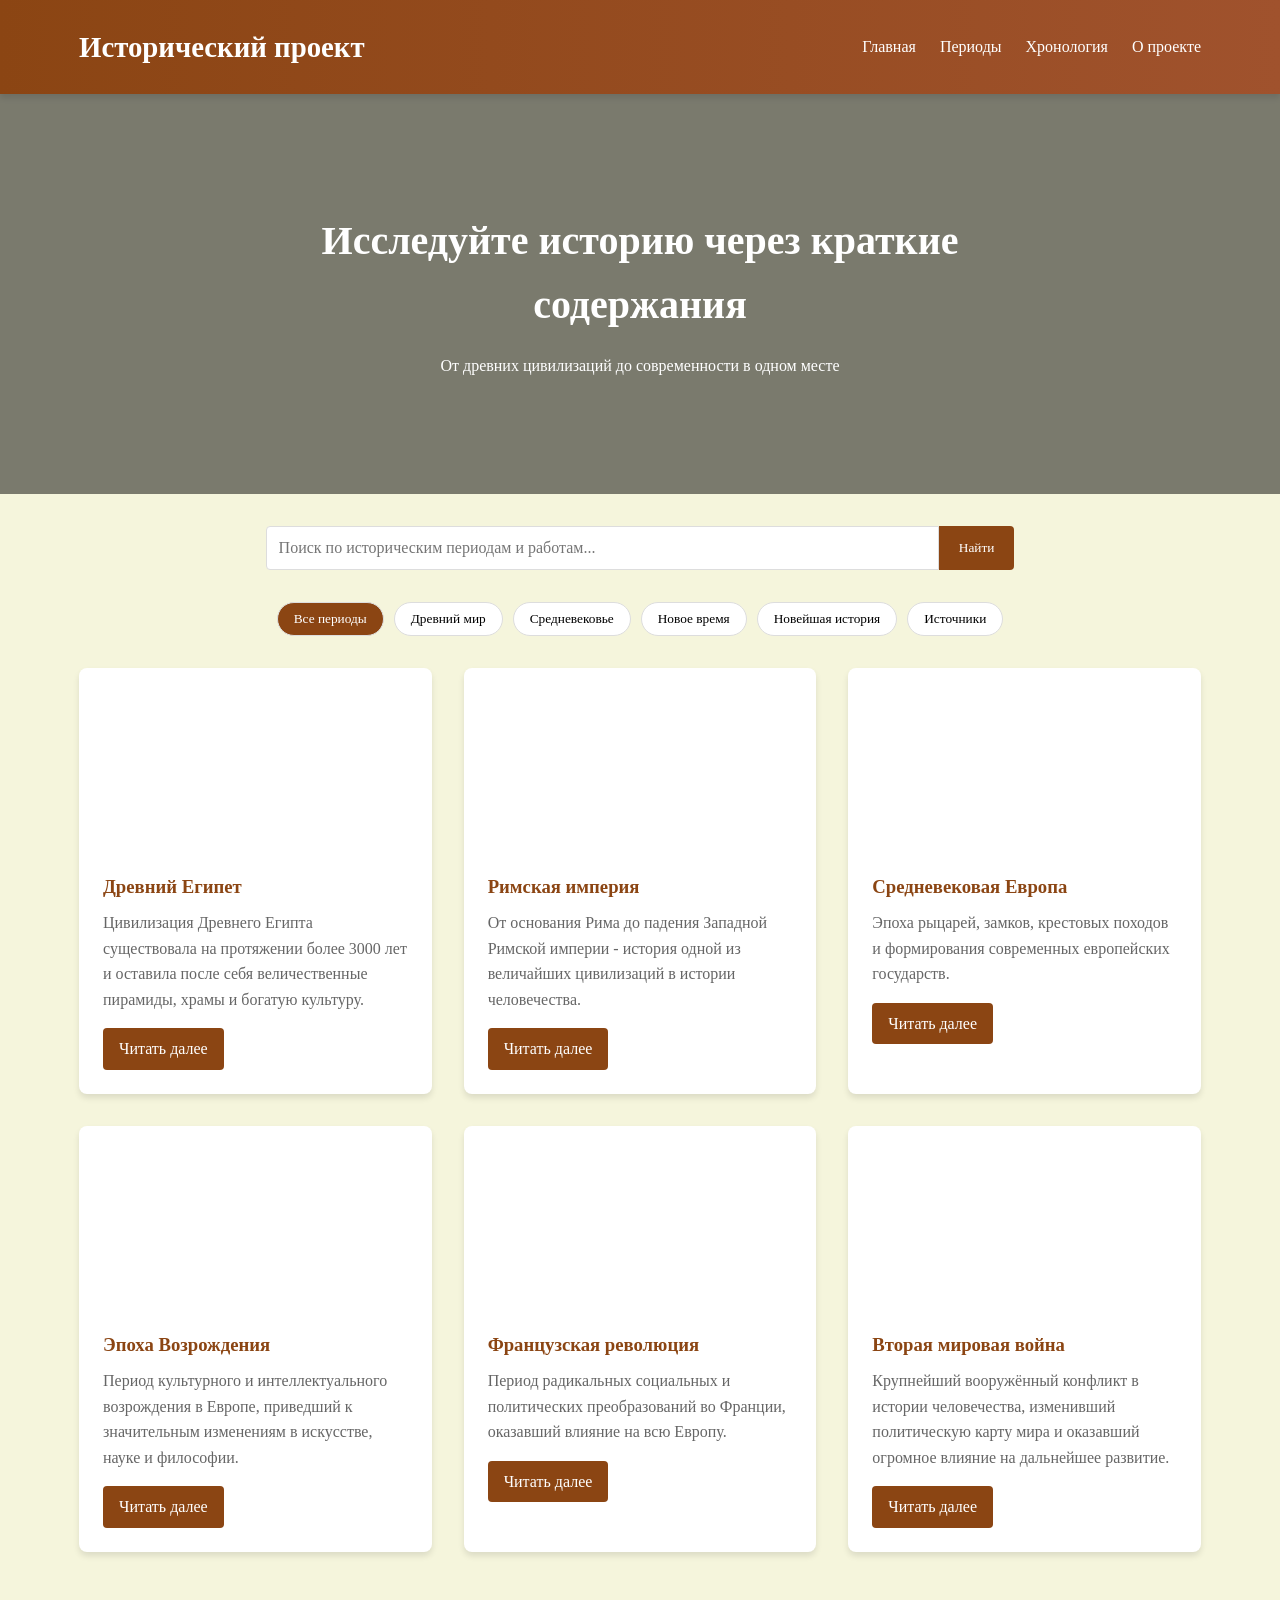
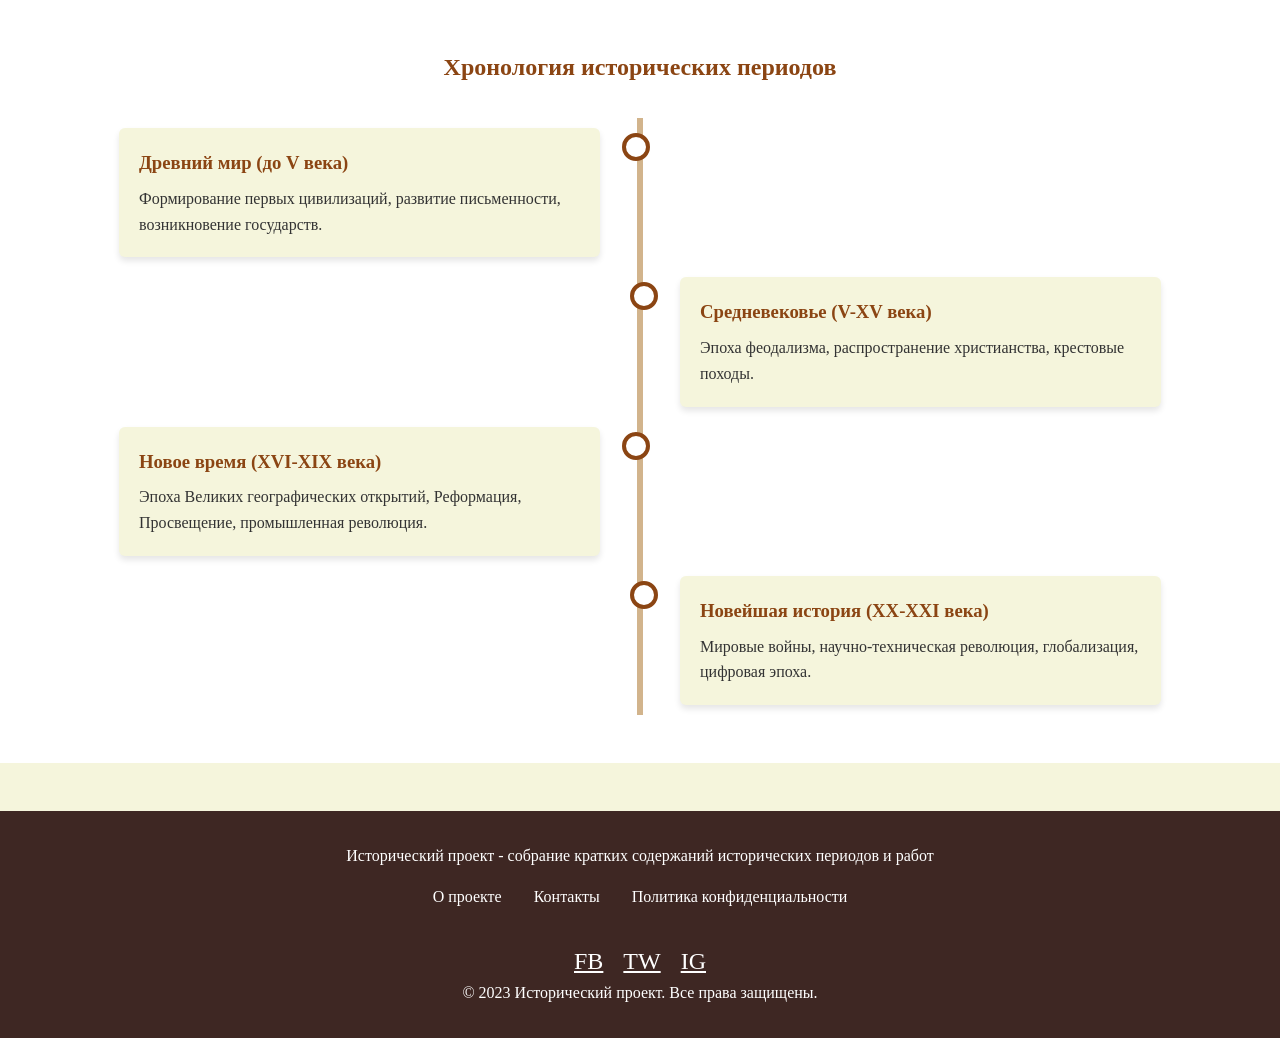
==== index.html @ 71b32507 "Add files via upload" ====
<!DOCTYPE html>
<html lang="ru">
<head>
    <meta charset="UTF-8">
    <meta name="viewport" content="width=device-width, initial-scale=1.0">
    <title>Исторический проект - краткие содержания</title>
    <style>
        :root {
            --primary-color: #8B4513;
            --secondary-color: #D2B48C;
            --accent-color: #A0522D;
            --light-color: #F5F5DC;
            --dark-color: #3E2723;
            --text-color: #333;
            --shadow: 0 4px 6px rgba(0, 0, 0, 0.1);
        }
        
        * {
            margin: 0;
            padding: 0;
            box-sizing: border-box;
            font-family: 'Georgia', serif;
        }
        
        body {
            background-color: var(--light-color);
            color: var(--text-color);
            line-height: 1.6;
        }
        
        header {
            background: linear-gradient(to right, var(--primary-color), var(--accent-color));
            color: white;
            padding: 1.5rem 0;
            box-shadow: var(--shadow);
        }
        
        .container {
            width: 90%;
            max-width: 1200px;
            margin: 0 auto;
            padding: 0 15px;
        }
        
        .header-content {
            display: flex;
            justify-content: space-between;
            align-items: center;
        }
        
        .logo {
            font-size: 1.8rem;
            font-weight: bold;
        }
        
        nav ul {
            display: flex;
            list-style: none;
        }
        
        nav ul li {
            margin-left: 1.5rem;
        }
        
        nav ul li a {
            color: white;
            text-decoration: none;
            transition: color 0.3s;
        }
        
        nav ul li a:hover {
            color: var(--secondary-color);
        }
        
        .hero {
            background: url('https://source.unsplash.com/random/1200x600/?history') no-repeat center center/cover;
            height: 400px;
            display: flex;
            align-items: center;
            justify-content: center;
            text-align: center;
            color: white;
            position: relative;
        }
        
        .hero::after {
            content: '';
            position: absolute;
            top: 0;
            left: 0;
            width: 100%;
            height: 100%;
            background: rgba(0, 0, 0, 0.5);
        }
        
        .hero-content {
            position: relative;
            z-index: 1;
            max-width: 800px;
        }
        
        .hero h1 {
            font-size: 2.5rem;
            margin-bottom: 1rem;
        }
        
        .search-bar {
            margin: 2rem 0;
            display: flex;
            justify-content: center;
        }
        
        .search-bar input {
            width: 60%;
            padding: 12px;
            border: 1px solid #ddd;
            border-radius: 4px 0 0 4px;
            font-size: 1rem;
        }
        
        .search-bar button {
            padding: 12px 20px;
            background-color: var(--primary-color);
            color: white;
            border: none;
            border-radius: 0 4px 4px 0;
            cursor: pointer;
        }
        
        .filters {
            display: flex;
            justify-content: center;
            flex-wrap: wrap;
            margin-bottom: 2rem;
            gap: 10px;
        }
        
        .filter-btn {
            padding: 8px 16px;
            background-color: white;
            border: 1px solid #ddd;
            border-radius: 20px;
            cursor: pointer;
            transition: all 0.3s;
        }
        
        .filter-btn:hover, .filter-btn.active {
            background-color: var(--primary-color);
            color: white;
        }
        
        .periods-grid {
            display: grid;
            grid-template-columns: repeat(auto-fill, minmax(300px, 1fr));
            gap: 2rem;
            margin-bottom: 3rem;
        }
        
        .period-card {
            background-color: white;
            border-radius: 8px;
            overflow: hidden;
            box-shadow: var(--shadow);
            transition: transform 0.3s;
        }
        
        .period-card:hover {
            transform: translateY(-5px);
        }
        
        .period-image {
            height: 180px;
            background-size: cover;
            background-position: center;
        }
        
        .period-content {
            padding: 1.5rem;
        }
        
        .period-content h3 {
            margin-bottom: 0.5rem;
            color: var(--primary-color);
        }
        
        .period-content p {
            margin-bottom: 1rem;
            color: #666;
        }
        
        .read-more {
            display: inline-block;
            padding: 8px 16px;
            background-color: var(--primary-color);
            color: white;
            text-decoration: none;
            border-radius: 4px;
            transition: background-color 0.3s;
        }
        
        .read-more:hover {
            background-color: var(--accent-color);
        }
        
        .timeline-section {
            background-color: white;
            padding: 3rem 0;
            margin: 3rem 0;
        }
        
        .timeline {
            position: relative;
            max-width: 1200px;
            margin: 0 auto;
        }
        
        .timeline::after {
            content: '';
            position: absolute;
            width: 6px;
            background-color: var(--secondary-color);
            top: 0;
            bottom: 0;
            left: 50%;
            margin-left: -3px;
        }
        
        .timeline-item {
            padding: 10px 40px;
            position: relative;
            width: 50%;
            box-sizing: border-box;
        }
        
        .timeline-item:nth-child(even) {
            left: 50%;
        }
        
        .timeline-item::after {
            content: '';
            position: absolute;
            width: 20px;
            height: 20px;
            background-color: white;
            border: 4px solid var(--primary-color);
            border-radius: 50%;
            top: 15px;
            z-index: 1;
        }
        
        .timeline-item:nth-child(odd)::after {
            right: -10px;
        }
        
        .timeline-item:nth-child(even)::after {
            left: -10px;
        }
        
        .timeline-content {
            padding: 20px;
            background-color: var(--light-color);
            border-radius: 6px;
            box-shadow: var(--shadow);
        }
        
        .timeline-content h3 {
            margin-bottom: 0.5rem;
            color: var(--primary-color);
        }
        
        footer {
            background-color: var(--dark-color);
            color: white;
            padding: 2rem 0;
            text-align: center;
        }
        
        .footer-content {
            display: flex;
            flex-direction: column;
            align-items: center;
        }
        
        .footer-links {
            display: flex;
            margin: 1rem 0;
        }
        
        .footer-links a {
            color: white;
            margin: 0 1rem;
            text-decoration: none;
        }
        
        .social-icons {
            margin-top: 1rem;
        }
        
        .social-icons a {
            color: white;
            margin: 0 0.5rem;
            font-size: 1.5rem;
        }
        
        @media (max-width: 768px) {
            .header-content {
                flex-direction: column;
                text-align: center;
            }
            
            nav ul {
                margin-top: 1rem;
                justify-content: center;
            }
            
            .timeline::after {
                left: 31px;
            }
            
            .timeline-item {
                width: 100%;
                padding-left: 70px;
                padding-right: 25px;
            }
            
            .timeline-item:nth-child(even) {
                left: 0;
            }
            
            .timeline-item:nth-child(odd)::after,
            .timeline-item:nth-child(even)::after {
                left: 21px;
            }
        }
    </style>
</head>
<body>
    <header>
        <div class="container">
            <div class="header-content">
                <div class="logo">Исторический проект</div>
                <nav>
                    <ul>
                        <li><a href="#home">Главная</a></li>
                        <li><a href="#periods">Периоды</a></li>
                        <li><a href="#timeline">Хронология</a></li>
                        <li><a href="#about">О проекте</a></li>
                    </ul>
                </nav>
            </div>
        </div>
    </header>

    <section class="hero" id="home">
        <div class="hero-content">
            <h1>Исследуйте историю через краткие содержания</h1>
            <p>От древних цивилизаций до современности в одном месте</p>
        </div>
    </section>

    <section class="container">
        <div class="search-bar">
            <input type="text" placeholder="Поиск по историческим периодам и работам...">
            <button>Найти</button>
        </div>

        <div class="filters">
            <button class="filter-btn active">Все периоды</button>
            <button class="filter-btn">Древний мир</button>
            <button class="filter-btn">Средневековье</button>
            <button class="filter-btn">Новое время</button>
            <button class="filter-btn">Новейшая история</button>
            <button class="filter-btn">Источники</button>
        </div>

        <div class="periods-grid" id="periods">
            <div class="period-card">
                <div class="period-image" style="background-image: url('https://source.unsplash.com/random/300x200/?ancient')"></div>
                <div class="period-content">
                    <h3>Древний Египет</h3>
                    <p>Цивилизация Древнего Египта существовала на протяжении более 3000 лет и оставила после себя величественные пирамиды, храмы и богатую культуру.</p>
                    <a href="#" class="read-more">Читать далее</a>
                </div>
            </div>
            
            <div class="period-card">
                <div class="period-image" style="background-image: url('https://source.unsplash.com/random/300x200/?rome')"></div>
                <div class="period-content">
                    <h3>Римская империя</h3>
                    <p>От основания Рима до падения Западной Римской империи - история одной из величайших цивилизаций в истории человечества.</p>
                    <a href="#" class="read-more">Читать далее</a>
                </div>
            </div>
            
            <div class="period-card">
                <div class="period-image" style="background-image: url('https://source.unsplash.com/random/300x200/?middleages')"></div>
                <div class="period-content">
                    <h3>Средневековая Европа</h3>
                    <p>Эпоха рыцарей, замков, крестовых походов и формирования современных европейских государств.</p>
                    <a href="#" class="read-more">Читать далее</a>
                </div>
            </div>
            
            <div class="period-card">
                <div class="period-image" style="background-image: url('https://source.unsplash.com/random/300x200/?renaissance')"></div>
                <div class="period-content">
                    <h3>Эпоха Возрождения</h3>
                    <p>Период культурного и интеллектуального возрождения в Европе, приведший к значительным изменениям в искусстве, науке и философии.</p>
                    <a href="#" class="read-more">Читать далее</a>
                </div>
            </div>
            
            <div class="period-card">
                <div class="period-image" style="background-image: url('https://source.unsplash.com/random/300x200/?frenchrevolution')"></div>
                <div class="period-content">
                    <h3>Французская революция</h3>
                    <p>Период радикальных социальных и политических преобразований во Франции, оказавший влияние на всю Европу.</p>
                    <a href="#" class="read-more">Читать далее</a>
                </div>
            </div>
            
            <div class="period-card">
                <div class="period-image" style="background-image: url('https://source.unsplash.com/random/300x200/?ww2')"></div>
                <div class="period-content">
                    <h3>Вторая мировая война</h3>
                    <p>Крупнейший вооружённый конфликт в истории человечества, изменивший политическую карту мира и оказавший огромное влияние на дальнейшее развитие.</p>
                    <a href="#" class="read-more">Читать далее</a>
                </div>
            </div>
        </div>
    </section>

    <section class="timeline-section" id="timeline">
        <div class="container">
            <h2 style="text-align: center; margin-bottom: 2rem; color: var(--primary-color);">Хронология исторических периодов</h2>
            <div class="timeline">
                <div class="timeline-item">
                    <div class="timeline-content">
                        <h3>Древний мир (до V века)</h3>
                        <p>Формирование первых цивилизаций, развитие письменности, возникновение государств.</p>
                    </div>
                </div>
                <div class="timeline-item">
                    <div class="timeline-content">
                        <h3>Средневековье (V-XV века)</h3>
                        <p>Эпоха феодализма, распространение христианства, крестовые походы.</p>
                    </div>
                </div>
                <div class="timeline-item">
                    <div class="timeline-content">
                        <h3>Новое время (XVI-XIX века)</h3>
                        <p>Эпоха Великих географических открытий, Реформация, Просвещение, промышленная революция.</p>
                    </div>
                </div>
                <div class="timeline-item">
                    <div class="timeline-content">
                        <h3>Новейшая история (XX-XXI века)</h3>
                        <p>Мировые войны, научно-техническая революция, глобализация, цифровая эпоха.</p>
                    </div>
                </div>
            </div>
        </div>
    </section>

    <footer id="about">
        <div class="container">
            <div class="footer-content">
                <p>Исторический проект - собрание кратких содержаний исторических периодов и работ</p>
                <div class="footer-links">
                    <a href="#">О проекте</a>
                    <a href="#">Контакты</a>
                    <a href="#">Политика конфиденциальности</a>
                </div>
                <div class="social-icons">
                    <a href="#">FB</a>
                    <a href="#">TW</a>
                    <a href="#">IG</a>
                </div>
                <p>&copy; 2023 Исторический проект. Все права защищены.</p>
            </div>
        </div>
    </footer>

    <script>
        // Фильтрация карточек по категориям
        document.querySelectorAll('.filter-btn').forEach(button => {
            button.addEventListener('click', function() {
                // Убираем активный класс у всех кнопок
                document.querySelectorAll('.filter-btn').forEach(btn => {
                    btn.classList.remove('active');
                });
                
                // Добавляем активный класс нажатой кнопке
                this.classList.add('active');
                
                // Здесь должна быть логика фильтрации карточек
                // В реальном проекте это будет работать с данными из базы
                console.log('Фильтр: ' + this.textContent);
            });
        });
        
        // Поиск
        document.querySelector('.search-bar button').addEventListener('click', function() {
            const searchTerm = document.querySelector('.search-bar input').value;
            if (searchTerm) {
                // Здесь должна быть логика поиска
                console.log('Поиск: ' + searchTerm);
                alert('Реализация поиска будет добавлена в будущем');
            }
        });
        
        // Плавная прокрутка к якорям
        document.querySelectorAll('nav a').forEach(anchor => {
            anchor.addEventListener('click', function(e) {
                e.preventDefault();
                
                const targetId = this.getAttribute('href');
                const targetElement = document.querySelector(targetId);
                
                window.scrollTo({
                    top: targetElement.offsetTop - 50,
                    behavior: 'smooth'
                });
            });
        });
    </script>
</body>
</html>
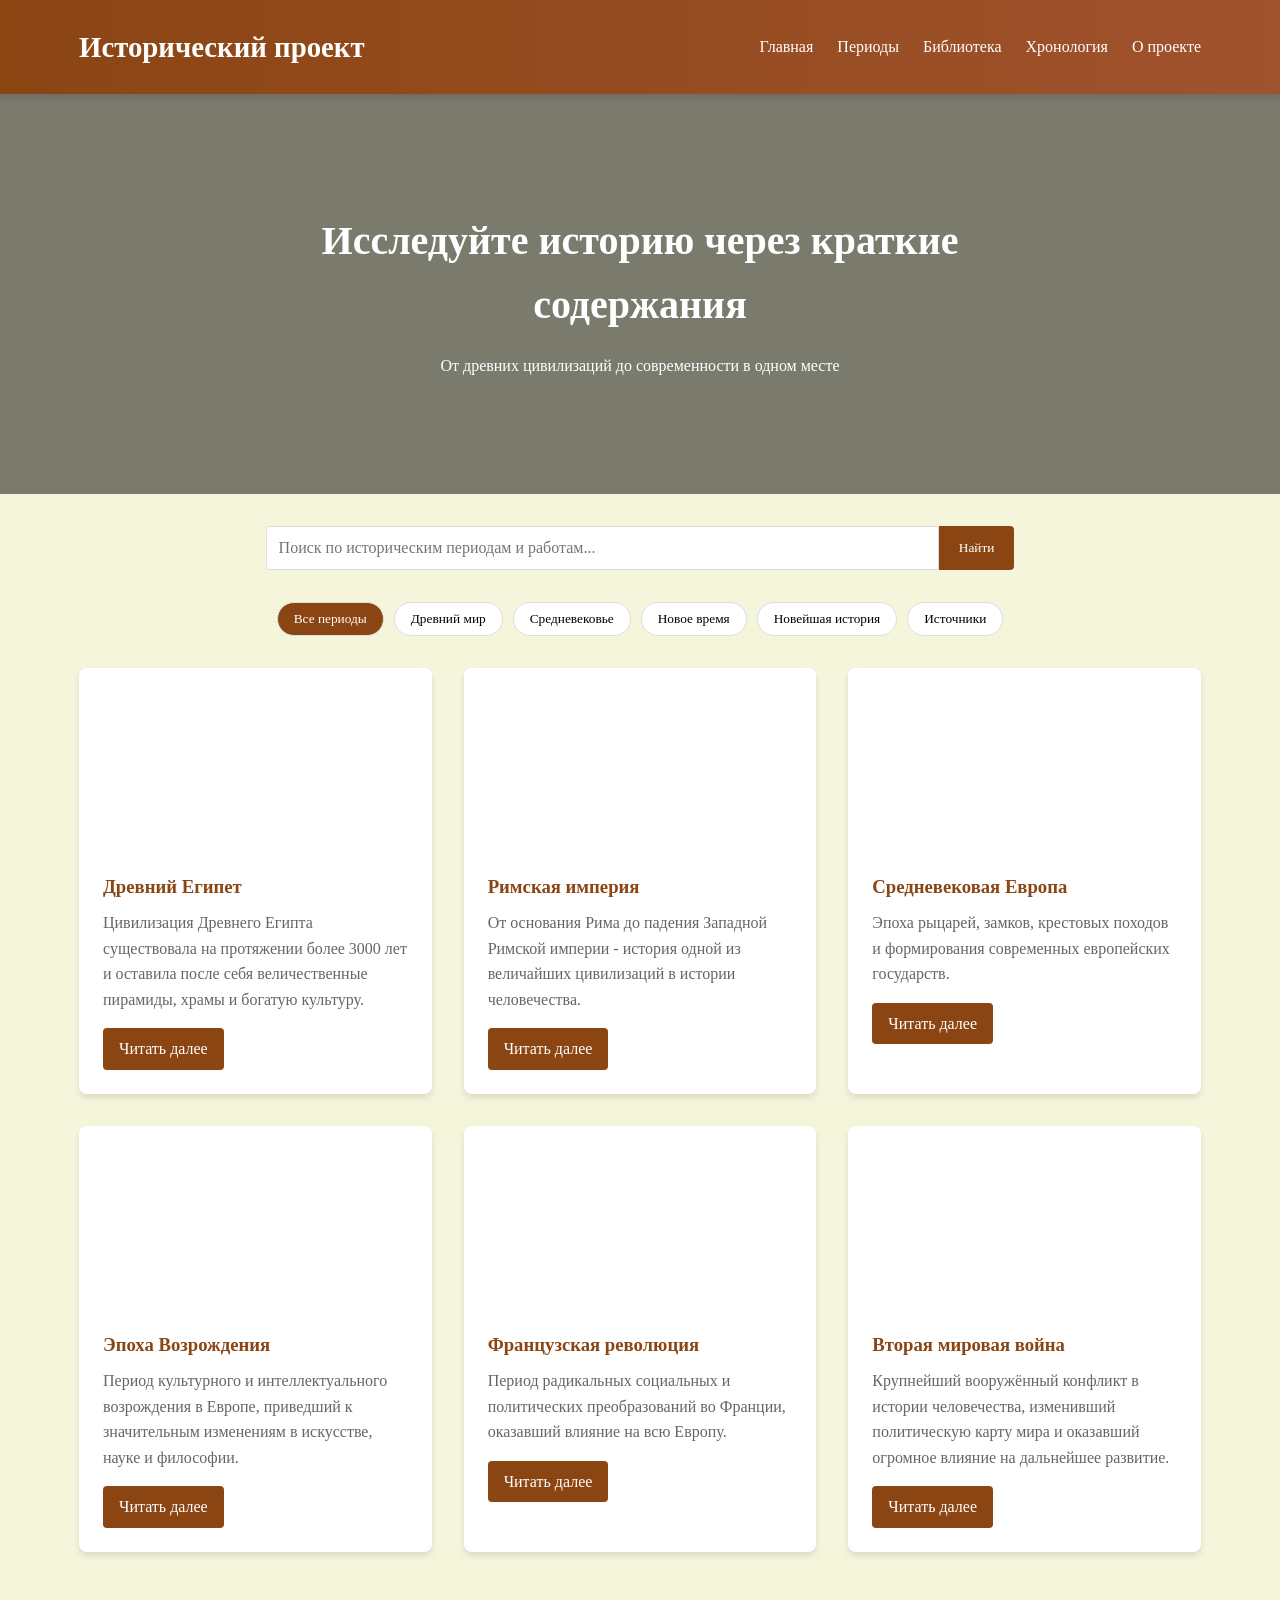
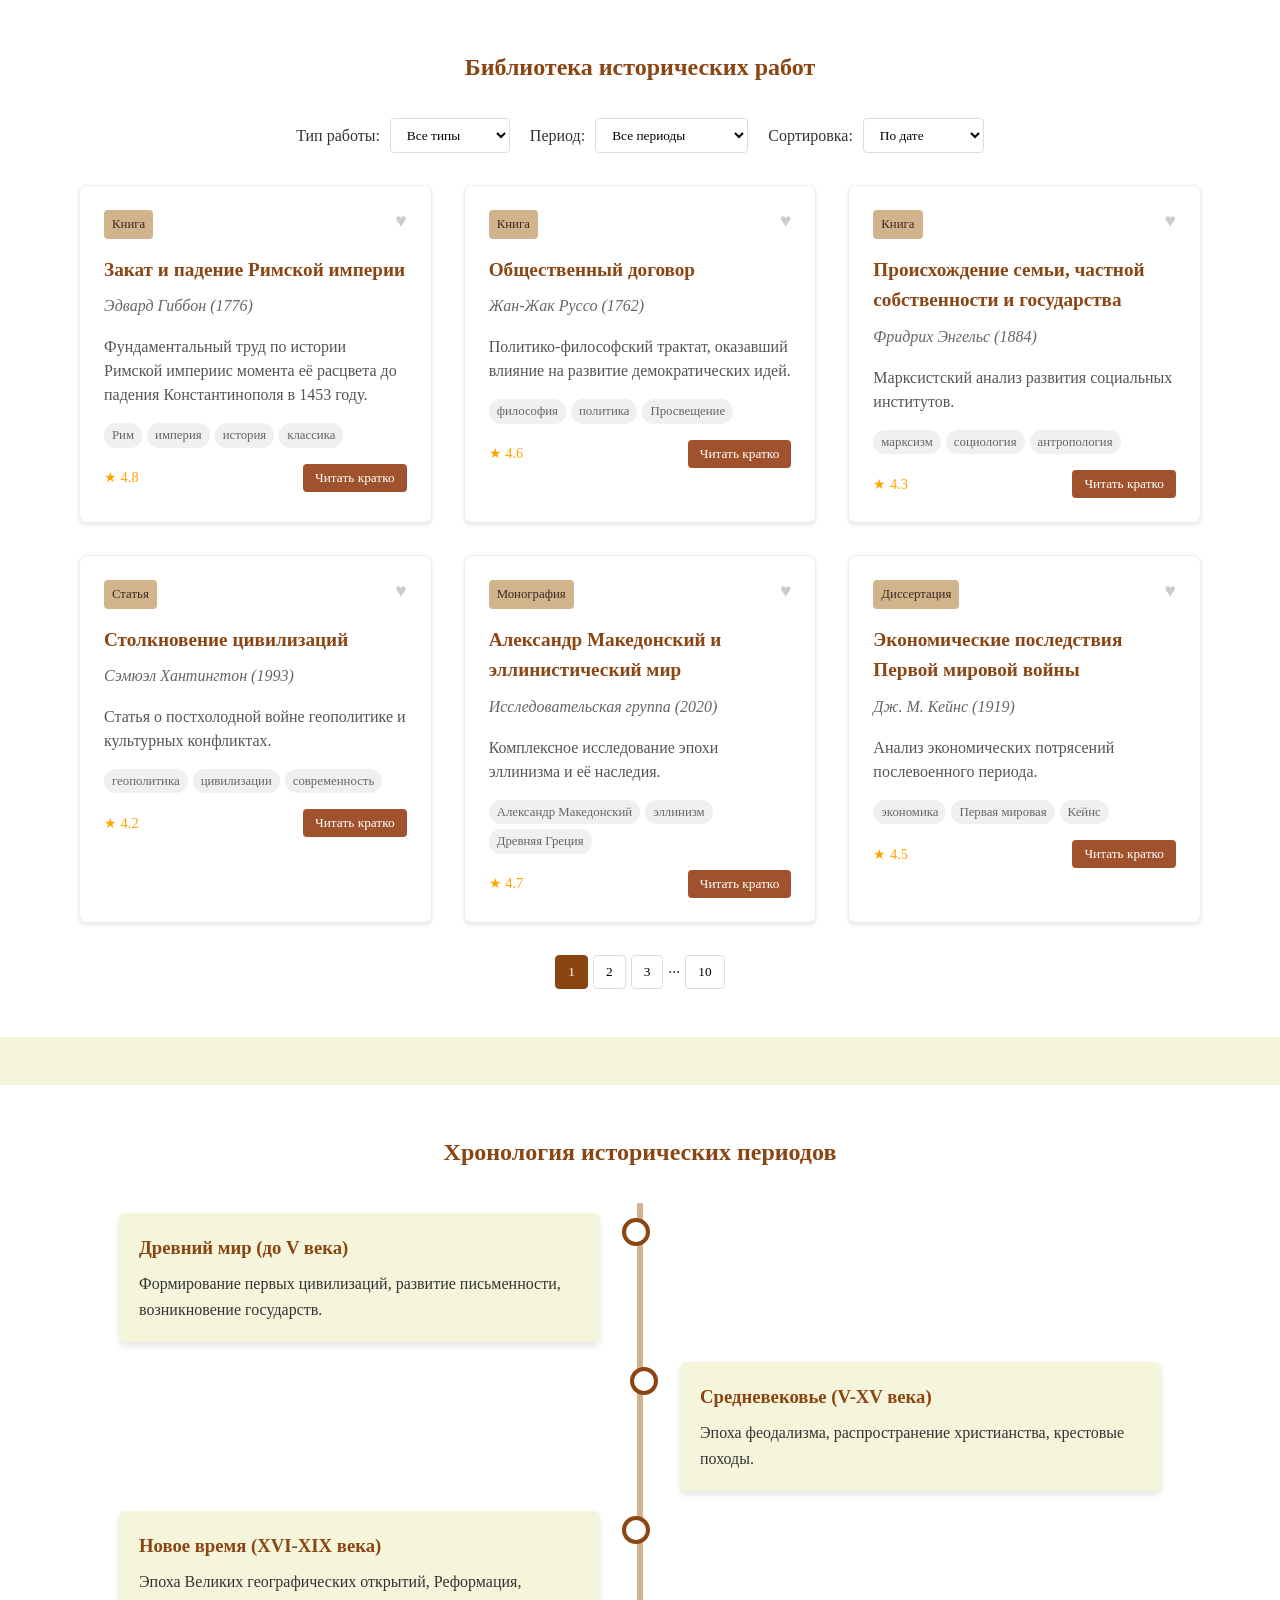
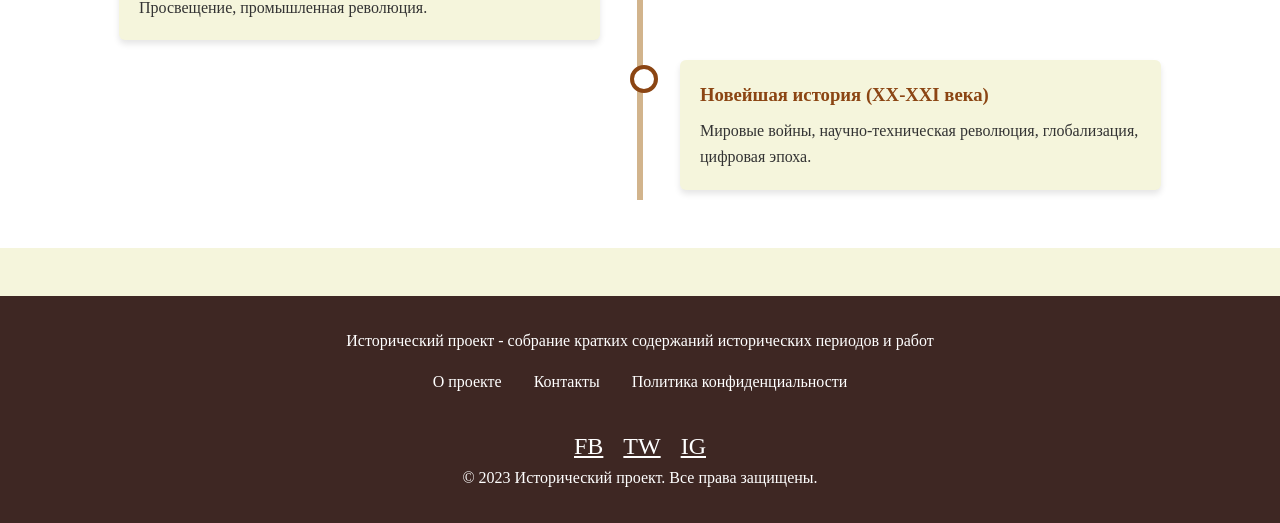
==== commit a22a8791: "Add files via upload" ====
--- a/index.html
+++ b/index.html
@@ -268,6 +268,244 @@
             color: var(--primary-color);
         }
         
+        /* Стили для библиотеки */
+        .library-section {
+            background-color: white;
+            padding: 3rem 0;
+        }
+
+        .library-filters {
+            display: flex;
+            justify-content: center;
+            gap: 20px;
+            margin-bottom: 2rem;
+            flex-wrap: wrap;
+        }
+
+        .filter-group {
+            display: flex;
+            align-items: center;
+            gap: 10px;
+        }
+
+        .filter-group select {
+            padding: 8px 12px;
+            border: 1px solid #ddd;
+            border-radius: 4px;
+            background-color: white;
+        }
+
+        .works-grid {
+            display: grid;
+            grid-template-columns: repeat(auto-fill, minmax(350px, 1fr));
+            gap: 2rem;
+            margin-bottom: 2rem;
+        }
+
+        .work-card {
+            background-color: white;
+            border: 1px solid #eee;
+            border-radius: 8px;
+            padding: 1.5rem;
+            box-shadow: 0 2px 4px rgba(0,0,0,0.1);
+            transition: all 0.3s;
+        }
+
+        .work-card:hover {
+            box-shadow: 0 4px 8px rgba(0,0,0,0.15);
+            transform: translateY(-2px);
+        }
+
+        .work-header {
+            display: flex;
+            justify-content: space-between;
+            align-items: start;
+            margin-bottom: 1rem;
+        }
+
+        .work-type {
+            background-color: var(--secondary-color);
+            color: var(--dark-color);
+            padding: 4px 8px;
+            border-radius: 4px;
+            font-size: 0.8rem;
+        }
+
+        .work-title {
+            color: var(--primary-color);
+            margin-bottom: 0.5rem;
+            font-size: 1.2rem;
+        }
+
+        .work-author {
+            color: #666;
+            font-style: italic;
+            margin-bottom: 1rem;
+        }
+
+        .work-excerpt {
+            color: #555;
+            margin-bottom: 1rem;
+            line-height: 1.5;
+        }
+
+        .work-tags {
+            display: flex;
+            flex-wrap: wrap;
+            gap: 5px;
+            margin-bottom: 1rem;
+        }
+
+        .tag {
+            background-color: #f0f0f0;
+            padding: 2px 8px;
+            border-radius: 12px;
+            font-size: 0.8rem;
+            color: #666;
+        }
+
+        .work-footer {
+            display: flex;
+            justify-content: space-between;
+            align-items: center;
+        }
+
+        .work-rating {
+            color: #FFA500;
+            font-size: 0.9rem;
+        }
+
+        .read-work {
+            padding: 6px 12px;
+            background-color: var(--accent-color);
+            color: white;
+            border: none;
+            border-radius: 4px;
+            cursor: pointer;
+            transition: background-color 0.3s;
+        }
+
+        .read-work:hover {
+            background-color: var(--primary-color);
+        }
+
+        .pagination {
+            display: flex;
+            justify-content: center;
+            gap: 5px;
+            margin-top: 2rem;
+        }
+
+        .page-btn {
+            padding: 8px 12px;
+            border: 1px solid #ddd;
+            background-color: white;
+            border-radius: 4px;
+            cursor: pointer;
+        }
+
+        .page-btn.active {
+            background-color: var(--primary-color);
+            color: white;
+            border-color: var(--primary-color);
+        }
+
+        /* Модальное окно */
+        .modal {
+            display: none;
+            position: fixed;
+            top: 0;
+            left: 0;
+            width: 100%;
+            height: 100%;
+            background-color: rgba(0,0,0,0.7);
+            z-index: 1000;
+            overflow-y: auto;
+        }
+
+        .modal-content {
+            background-color: white;
+            margin: 5% auto;
+            padding: 2rem;
+            width: 80%;
+            max-width: 800px;
+            border-radius: 8px;
+            position: relative;
+        }
+
+        .close-modal {
+            position: absolute;
+            right: 1rem;
+            top: 1rem;
+            font-size: 1.5rem;
+            cursor: pointer;
+            color: #666;
+        }
+
+        .detail-content {
+            margin-top: 1rem;
+        }
+
+        .detail-content h2 {
+            color: var(--primary-color);
+            margin-bottom: 1rem;
+        }
+
+        .detail-meta {
+            display: flex;
+            gap: 20px;
+            margin-bottom: 1.5rem;
+            color: #666;
+            font-size: 0.9rem;
+        }
+
+        .detail-body {
+            line-height: 1.8;
+            margin-bottom: 2rem;
+        }
+
+        .detail-body h3 {
+            color: var(--accent-color);
+            margin: 1.5rem 0 0.5rem 0;
+        }
+
+        /* Таблица для сравнительного анализа */
+        .comparison-table {
+            width: 100%;
+            border-collapse: collapse;
+            margin: 2rem 0;
+        }
+
+        .comparison-table th,
+        .comparison-table td {
+            border: 1px solid #ddd;
+            padding: 12px;
+            text-align: left;
+        }
+
+        .comparison-table th {
+            background-color: var(--light-color);
+            color: var(--primary-color);
+        }
+
+        .comparison-table tr:nth-child(even) {
+            background-color: #f9f9f9;
+        }
+
+        /* Избранное */
+        .favorite-btn {
+            background: none;
+            border: none;
+            font-size: 1.2rem;
+            cursor: pointer;
+            color: #ccc;
+            transition: color 0.3s;
+        }
+
+        .favorite-btn.active {
+            color: #ff4757;
+        }
+
         footer {
             background-color: var(--dark-color);
             color: white;
@@ -330,6 +568,20 @@
             .timeline-item:nth-child(odd)::after,
             .timeline-item:nth-child(even)::after {
                 left: 21px;
+            }
+
+            .library-filters {
+                flex-direction: column;
+                align-items: center;
+            }
+
+            .filter-group {
+                width: 100%;
+                justify-content: center;
+            }
+
+            .works-grid {
+                grid-template-columns: 1fr;
             }
         }
     </style>
@@ -343,6 +595,7 @@
                     <ul>
                         <li><a href="#home">Главная</a></li>
                         <li><a href="#periods">Периоды</a></li>
+                        <li><a href="#library">Библиотека</a></li>
                         <li><a href="#timeline">Хронология</a></li>
                         <li><a href="#about">О проекте</a></li>
                     </ul>
@@ -426,6 +679,57 @@
                     <p>Крупнейший вооружённый конфликт в истории человечества, изменивший политическую карту мира и оказавший огромное влияние на дальнейшее развитие.</p>
                     <a href="#" class="read-more">Читать далее</a>
                 </div>
+            </div>
+        </div>
+    </section>
+
+    <section class="library-section" id="library">
+        <div class="container">
+            <h2 style="text-align: center; margin-bottom: 2rem; color: var(--primary-color);">Библиотека исторических работ</h2>
+            
+            <div class="library-filters">
+                <div class="filter-group">
+                    <span>Тип работы:</span>
+                    <select id="workType">
+                        <option value="all">Все типы</option>
+                        <option value="book">Книги</option>
+                        <option value="article">Статьи</option>
+                        <option value="monograph">Монографии</option>
+                        <option value="thesis">Диссертации</option>
+                    </select>
+                </div>
+                
+                <div class="filter-group">
+                    <span>Период:</span>
+                    <select id="workPeriod">
+                        <option value="all">Все периоды</option>
+                        <option value="ancient">Древний мир</option>
+                        <option value="medieval">Средневековье</option>
+                        <option value="modern">Новое время</option>
+                        <option value="contemporary">Новейшая история</option>
+                    </select>
+                </div>
+                
+                <div class="filter-group">
+                    <span>Сортировка:</span>
+                    <select id="workSort">
+                        <option value="date">По дате</option>
+                        <option value="rating">По рейтингу</option>
+                        <option value="title">По названию</option>
+                    </select>
+                </div>
+            </div>
+            
+            <div class="works-grid" id="worksContainer">
+                <!-- Карточки работ будут генерироваться через JavaScript -->
+            </div>
+            
+            <div class="pagination">
+                <button class="page-btn active">1</button>
+                <button class="page-btn">2</button>
+                <button class="page-btn">3</button>
+                <span>...</span>
+                <button class="page-btn">10</button>
             </div>
         </div>
     </section>
@@ -462,6 +766,14 @@
         </div>
     </section>
 
+    <!-- Модальное окно для детального просмотра -->
+    <div class="modal" id="detailModal">
+        <div class="modal-content">
+            <span class="close-modal">&times;</span>
+            <div id="modalBody"></div>
+        </div>
+    </div>
+
     <footer id="about">
         <div class="container">
             <div class="footer-content">
@@ -482,45 +794,350 @@
     </footer>
 
     <script>
-        // Фильтрация карточек по категориям
-        document.querySelectorAll('.filter-btn').forEach(button => {
-            button.addEventListener('click', function() {
-                // Убираем активный класс у всех кнопок
-                document.querySelectorAll('.filter-btn').forEach(btn => {
-                    btn.classList.remove('active');
+        // Данные для библиотеки работ
+        const historicalWorks = [
+            {
+                id: 1,
+                title: "Закат и падение Римской империи",
+                author: "Эдвард Гиббон",
+                type: "book",
+                period: "ancient",
+                excerpt: "Фундаментальный труд по истории Римской империис момента её расцвета до падения Константинополя в 1453 году.",
+                rating: 4.8,
+                tags: ["Рим", "империя", "история", "классика"],
+                year: 1776,
+                fullContent: `
+                    <h2>Закат и падение Римской империи</h2>
+                    <div class="detail-meta">
+                        <span><strong>Автор:</strong> Эдвард Гиббон</span>
+                        <span><strong>Год:</strong> 1776</span>
+                        <span><strong>Тип:</strong> Монография</span>
+                        <span><strong>Рейтинг:</strong> 4.8/5</span>
+                    </div>
+                    
+                    <h3>Основные тезисы</h3>
+                    <p>Гиббон выделяет несколько ключевых причин падения Римской империи:</p>
+                    <ul>
+                        <li>Утрата гражданских добродетелей и рост коррупции</li>
+                        <li>Ослабление военной дисциплины</li>
+                        <li>Христианизация и упадок традиционных ценностей</li>
+                        <li>Экономический кризис и налоговая система</li>
+                        <li>Натиск варварских народов на границах</li>
+                    </ul>
+                    
+                    <h3>Периодизация</h3>
+                    <p>Работа охватывает период с II по XV век н.э., разделяя историю на три основные части.</p>
+                    
+                    <h3>Историческое значение</h3>
+                    <p>Труд Гиббона стал образцом исторического исследования и повлиял на развитие исторической науки в Европе.</p>
+                `
+            },
+            {
+                id: 2,
+                title: "Общественный договор",
+                author: "Жан-Жак Руссо",
+                type: "book",
+                period: "modern",
+                excerpt: "Политико-философский трактат, оказавший влияние на развитие демократических идей.",
+                rating: 4.6,
+                tags: ["философия", "политика", "Просвещение"],
+                year: 1762,
+                fullContent: `<p>Полное содержание работы...</p>`
+            },
+            {
+                id: 3,
+                title: "Происхождение семьи, частной собственности и государства",
+                author: "Фридрих Энгельс",
+                type: "book",
+                period: "modern",
+                excerpt: "Марксистский анализ развития социальных институтов.",
+                rating: 4.3,
+                tags: ["марксизм", "социология", "антропология"],
+                year: 1884,
+                fullContent: `<p>Полное содержание работы...</p>`
+            },
+            {
+                id: 4,
+                title: "Столкновение цивилизаций",
+                author: "Сэмюэл Хантингтон",
+                type: "article",
+                period: "contemporary",
+                excerpt: "Статья о постхолодной войне геополитике и культурных конфликтах.",
+                rating: 4.2,
+                tags: ["геополитика", "цивилизации", "современность"],
+                year: 1993,
+                fullContent: `<p>Полное содержание работы...</p>`
+            },
+            {
+                id: 5,
+                title: "Александр Македонский и эллинистический мир",
+                author: "Исследовательская группа",
+                type: "monograph",
+                period: "ancient",
+                excerpt: "Комплексное исследование эпохи эллинизма и её наследия.",
+                rating: 4.7,
+                tags: ["Александр Македонский", "эллинизм", "Древняя Греция"],
+                year: 2020,
+                fullContent: `<p>Полное содержание работы...</p>`
+            },
+            {
+                id: 6,
+                title: "Экономические последствия Первой мировой войны",
+                author: "Дж. М. Кейнс",
+                type: "thesis",
+                period: "contemporary",
+                excerpt: "Анализ экономических потрясений послевоенного периода.",
+                rating: 4.5,
+                tags: ["экономика", "Первая мировая", "Кейнс"],
+                year: 1919,
+                fullContent: `<p>Полное содержание работы...</p>`
+            }
+        ];
+
+        // Генерация карточек работ
+        function generateWorkCards(works) {
+            const container = document.getElementById('worksContainer');
+            container.innerHTML = '';
+            
+            works.forEach(work => {
+                const workCard = document.createElement('div');
+                workCard.className = 'work-card';
+                workCard.innerHTML = `
+                    <div class="work-header">
+                        <span class="work-type">${getTypeLabel(work.type)}</span>
+                        <button class="favorite-btn" data-id="${work.id}">♥</button>
+                    </div>
+                    <h3 class="work-title">${work.title}</h3>
+                    <p class="work-author">${work.author} (${work.year})</p>
+                    <p class="work-excerpt">${work.excerpt}</p>
+                    <div class="work-tags">
+                        ${work.tags.map(tag => `<span class="tag">${tag}</span>`).join('')}
+                    </div>
+                    <div class="work-footer">
+                        <div class="work-rating">★ ${work.rating}</div>
+                        <button class="read-work" data-id="${work.id}">Читать кратко</button>
+                    </div>
+                `;
+                container.appendChild(workCard);
+            });
+            
+            // Добавляем обработчики для кнопок
+            document.querySelectorAll('.read-work').forEach(button => {
+                button.addEventListener('click', function() {
+                    const workId = parseInt(this.getAttribute('data-id'));
+                    const work = historicalWorks.find(w => w.id === workId);
+                    openWorkDetail(work);
                 });
+            });
+            
+            document.querySelectorAll('.favorite-btn').forEach(button => {
+                button.addEventListener('click', function() {
+                    this.classList.toggle('active');
+                    const workId = parseInt(this.getAttribute('data-id'));
+                    toggleFavorite(workId);
+                });
+            });
+        }
+
+        // Открытие детального просмотра работы
+        function openWorkDetail(work) {
+            const modal = document.getElementById('detailModal');
+            const modalBody = document.getElementById('modalBody');
+            
+            modalBody.innerHTML = `
+                <div class="detail-content">
+                    ${work.fullContent}
+                    
+                    <h3>Сравнительная таблица</h3>
+                    <table class="comparison-table">
+                        <thead>
+                            <tr>
+                                <th>Аспект</th>
+                                <th>Традиционная точка зрения</th>
+                                <th>Альтернативные взгляды</th>
+                            </tr>
+                        </thead>
+                        <tbody>
+                            <tr>
+                                <td>Причины падения Рима</td>
+                                <td>Нашествие варваров</td>
+                                <td>Внутренний кризис институтов</td>
+                            </tr>
+                            <tr>
+                                <td>Роль личности</td>
+                                <td>Решающая</td>
+                                <td>Вторичная по отношению к социальным процессам</td>
+                            </tr>
+                            <tr>
+                                <td>Экономический фактор</td>
+                                <td>Недооценен</td>
+                                <td>Ключевой</td>
+                            </tr>
+                        </tbody>
+                    </table>
+                    
+                    <div style="margin-top: 2rem; padding: 1rem; background-color: var(--light-color); border-radius: 4px;">
+                        <h4>Ключевые выводы:</h4>
+                        <ul>
+                            <li>Империя пала не мгновенно, а в течение длительного периода</li>
+                            <li>Восточная Римская империя просуществовала на 1000 лет дольше</li>
+                            <li>Наследие Рима продолжает влиять на современную цивилизацию</li>
+                        </ul>
+                    </div>
+                </div>
+            `;
+            
+            modal.style.display = 'block';
+        }
+
+        // Вспомогательные функции
+        function getTypeLabel(type) {
+            const labels = {
+                'book': 'Книга',
+                'article': 'Статья',
+                'monograph': 'Монография',
+                'thesis': 'Диссертация'
+            };
+            return labels[type] || type;
+        }
+
+        function toggleFavorite(workId) {
+            let favorites = JSON.parse(localStorage.getItem('historyFavorites')) || [];
+            const index = favorites.indexOf(workId);
+            
+            if (index > -1) {
+                favorites.splice(index, 1);
+            } else {
+                favorites.push(workId);
+            }
+            
+            localStorage.setItem('historyFavorites', JSON.stringify(favorites));
+            updateFavoritesCount();
+        }
+
+        function updateFavoritesCount() {
+            const favorites = JSON.parse(localStorage.getItem('historyFavorites')) || [];
+            const favoriteBtn = document.querySelector('nav ul li a[href="#library"]');
+            if (favoriteBtn && favorites.length > 0) {
+                favoriteBtn.innerHTML = `Библиотека <span style="background: red; color: white; border-radius: 50%; padding: 2px 6px; font-size: 0.8rem;">${favorites.length}</span>`;
+            }
+        }
+
+        // Фильтрация работ
+        function filterWorks() {
+            const typeFilter = document.getElementById('workType').value;
+            const periodFilter = document.getElementById('workPeriod').value;
+            const sortFilter = document.getElementById('workSort').value;
+            
+            let filtered = historicalWorks;
+            
+            if (typeFilter !== 'all') {
+                filtered = filtered.filter(work => work.type === typeFilter);
+            }
+            
+            if (periodFilter !== 'all') {
+                filtered = filtered.filter(work => work.period === periodFilter);
+            }
+            
+            // Сортировка
+            filtered.sort((a, b) => {
+                switch(sortFilter) {
+                    case 'rating': return b.rating - a.rating;
+                    case 'title': return a.title.localeCompare(b.title);
+                    default: return b.year - a.year;
+                }
+            });
+            
+            generateWorkCards(filtered);
+        }
+
+        // Инициализация при загрузке
+        document.addEventListener('DOMContentLoaded', function() {
+            // Инициализация библиотеки
+            generateWorkCards(historicalWorks);
+            updateFavoritesCount();
+            
+            // Добавляем обработчики фильтров
+            document.getElementById('workType').addEventListener('change', filterWorks);
+            document.getElementById('workPeriod').addEventListener('change', filterWorks);
+            document.getElementById('workSort').addEventListener('change', filterWorks);
+            
+            // Модальное окно
+            const modal = document.getElementById('detailModal');
+            document.querySelector('.close-modal').addEventListener('click', function() {
+                modal.style.display = 'none';
+            });
+            
+            window.addEventListener('click', function(event) {
+                if (event.target === modal) {
+                    modal.style.display = 'none';
+                }
+            });
+            
+            // Обновляем навигацию
+            const nav = document.querySelector('nav ul');
+            
+            // Добавляем плавную прокрутку для нового пункта
+            document.querySelectorAll('nav a').forEach(anchor => {
+                anchor.addEventListener('click', function(e) {
+                    e.preventDefault();
+                    const targetId = this.getAttribute('href');
+                    const targetElement = document.querySelector(targetId);
+                    
+                    if (targetElement) {
+                        window.scrollTo({
+                            top: targetElement.offsetTop - 50,
+                            behavior: 'smooth'
+                        });
+                    }
+                });
+            });
+            
+            // Фильтрация карточек по категориям
+            document.querySelectorAll('.filter-btn').forEach(button => {
+                button.addEventListener('click', function() {
+                    // Убираем активный класс у всех кнопок
+                    document.querySelectorAll('.filter-btn').forEach(btn => {
+                        btn.classList.remove('active');
+                    });
+                    
+                    // Добавляем активный класс нажатой кнопке
+                    this.classList.add('active');
+                    
+                    // Здесь должна быть логика фильтрации карточек
+                    // В реальном проекте это будет работать с данными из базы
+                    console.log('Фильтр: ' + this.textContent);
+                });
+            });
+            
+            // Поиск
+            document.querySelector('.search-bar button').addEventListener('click', function() {
+                const searchTerm = document.querySelector('.search-bar input').value.toLowerCase();
                 
-                // Добавляем активный класс нажатой кнопке
-                this.classList.add('active');
-                
-                // Здесь должна быть логика фильтрации карточек
-                // В реальном проекте это будет работать с данными из базы
-                console.log('Фильтр: ' + this.textContent);
-            });
-        });
-        
-        // Поиск
-        document.querySelector('.search-bar button').addEventListener('click', function() {
-            const searchTerm = document.querySelector('.search-bar input').value;
-            if (searchTerm) {
-                // Здесь должна быть логика поиска
-                console.log('Поиск: ' + searchTerm);
-                alert('Реализация поиска будет добавлена в будущем');
-            }
-        });
-        
-        // Плавная прокрутка к якорям
-        document.querySelectorAll('nav a').forEach(anchor => {
-            anchor.addEventListener('click', function(e) {
-                e.preventDefault();
-                
-                const targetId = this.getAttribute('href');
-                const targetElement = document.querySelector(targetId);
-                
-                window.scrollTo({
-                    top: targetElement.offsetTop - 50,
-                    behavior: 'smooth'
-                });
+                if (searchTerm) {
+                    // Ищем в периодах
+                    const periodCards = document.querySelectorAll('.period-card');
+                    periodCards.forEach(card => {
+                        const text = card.textContent.toLowerCase();
+                        if (text.includes(searchTerm)) {
+                            card.style.display = 'block';
+                        } else {
+                            card.style.display = 'none';
+                        }
+                    });
+                    
+                    // Ищем в работах
+                    const filteredWorks = historicalWorks.filter(work => 
+                        work.title.toLowerCase().includes(searchTerm) ||
+                        work.author.toLowerCase().includes(searchTerm) ||
+                        work.tags.some(tag => tag.toLowerCase().includes(searchTerm))
+                    );
+                    
+                    generateWorkCards(filteredWorks);
+                    
+                    // Прокручиваем к результатам
+                    document.querySelector('#periods').scrollIntoView({ behavior: 'smooth' });
+                }
             });
         });
     </script>
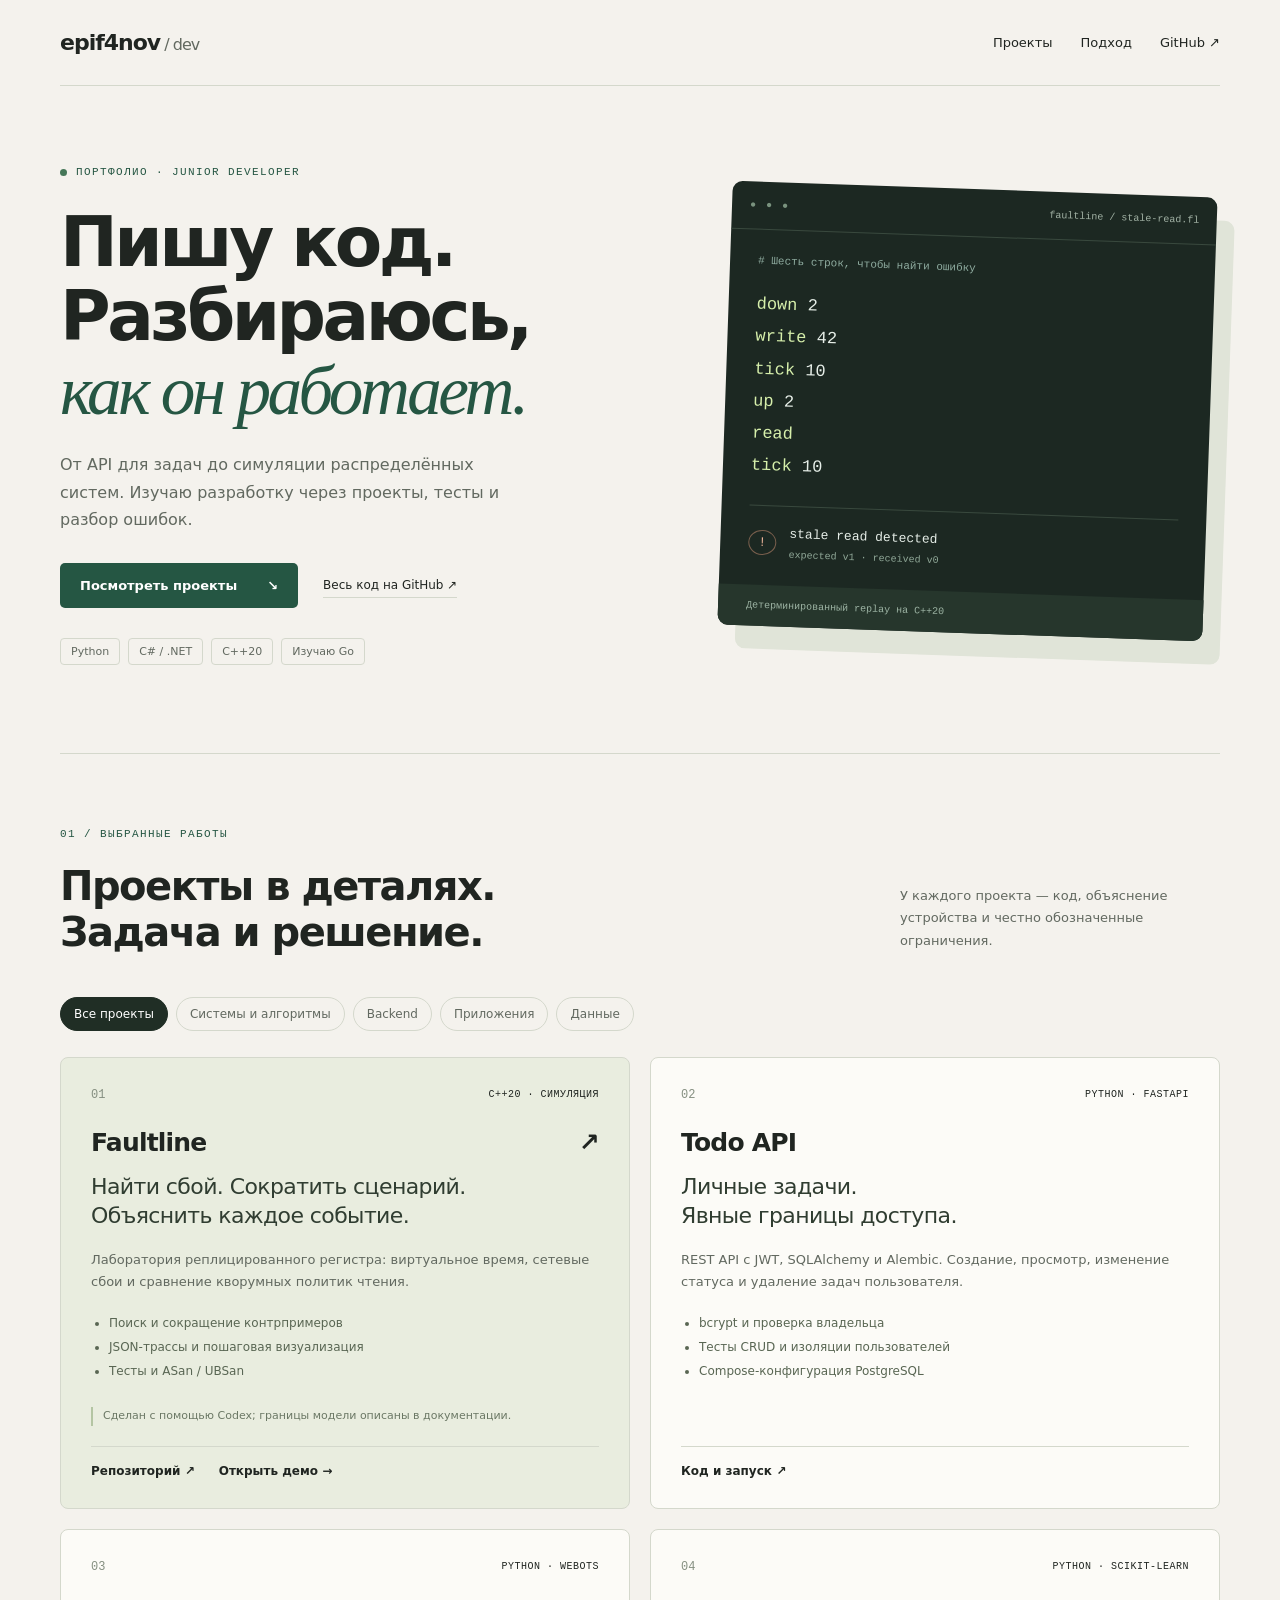
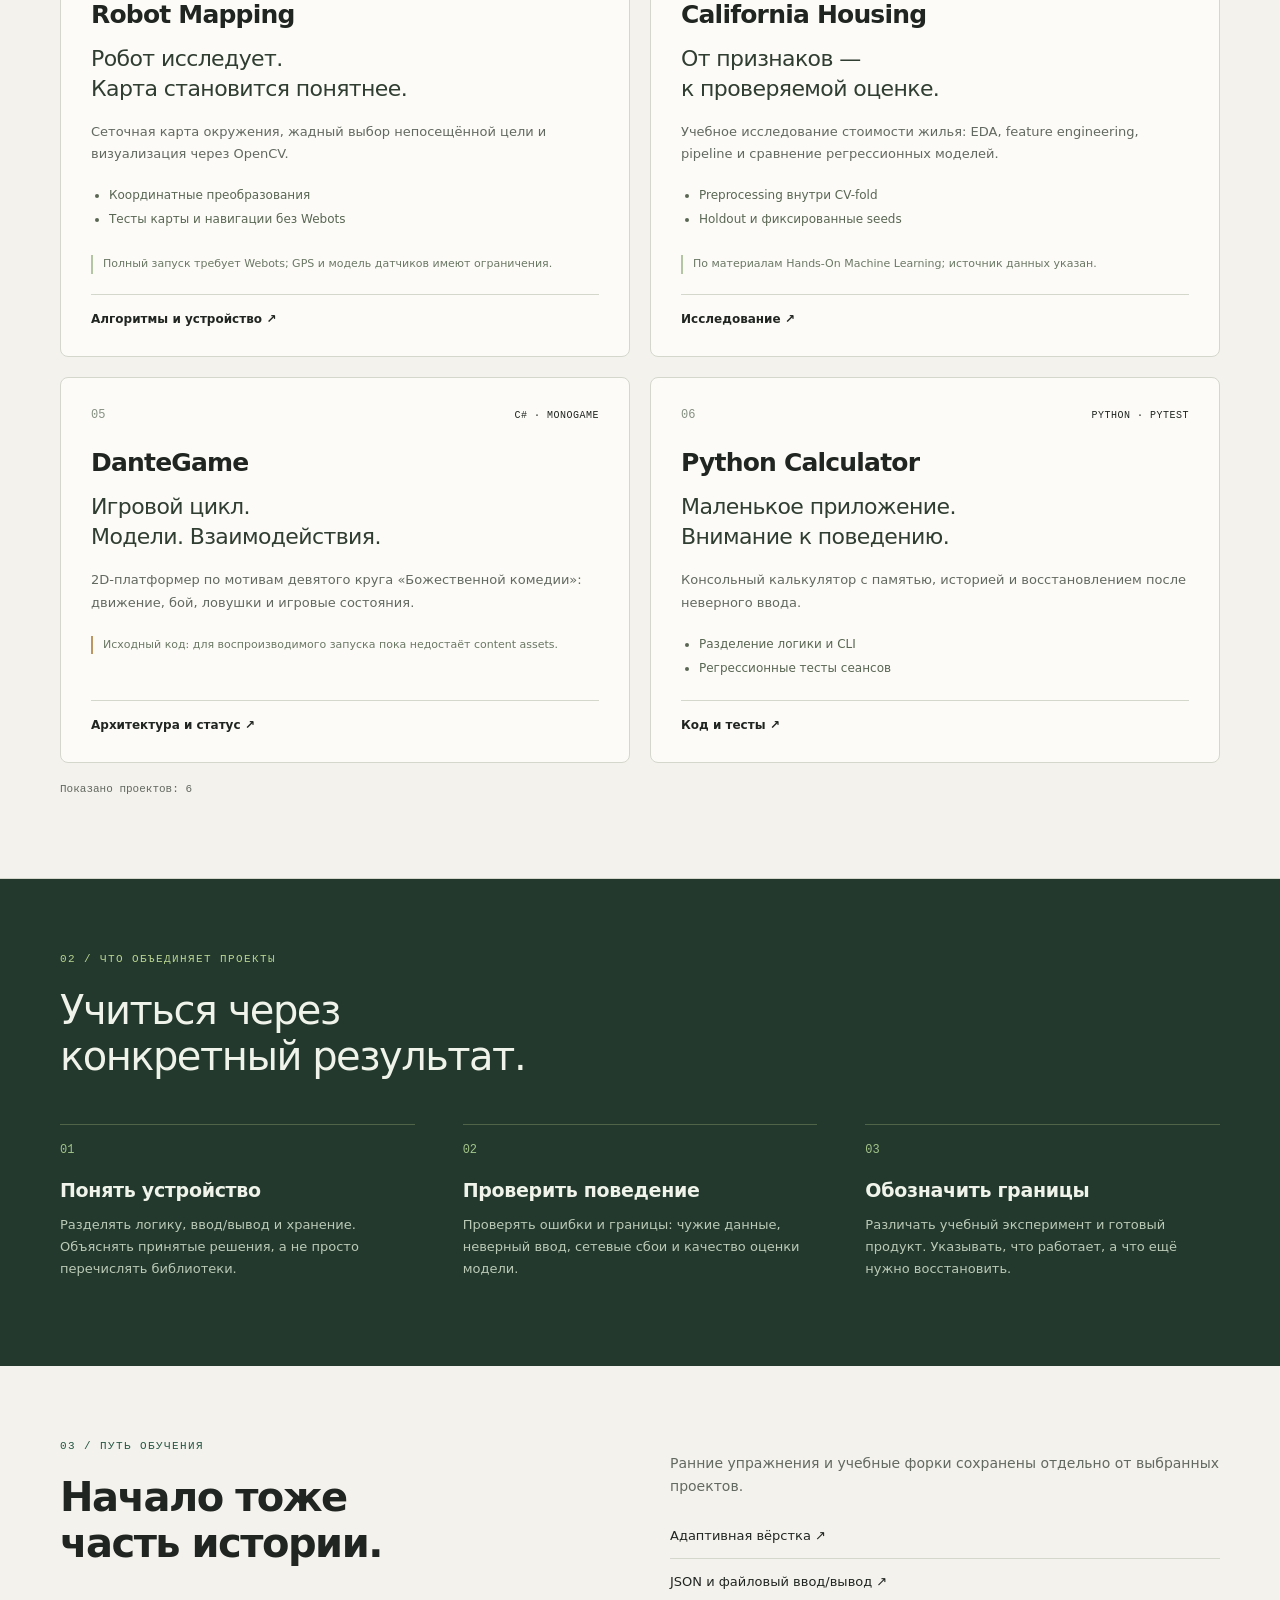
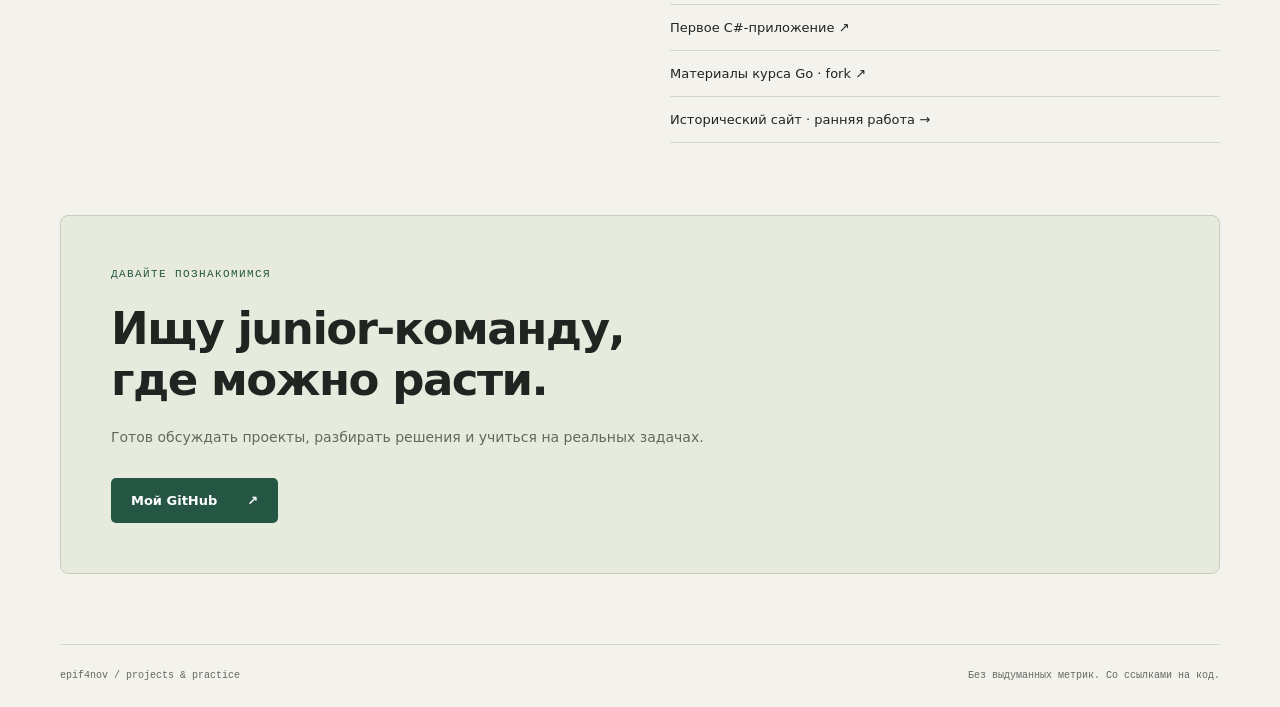
==== commit 6f75db4c: "feat: publish curated junior portfolio and preserve history site" ====
--- a/index.html
+++ b/index.html
@@ -1,1145 +1,39 @@
-<!DOCTYPE html>
+<!doctype html>
 <html lang="ru">
 <head>
-    <meta charset="UTF-8">
-    <meta name="viewport" content="width=device-width, initial-scale=1.0">
-    <title>Исторический проект - краткие содержания</title>
-    <style>
-        :root {
-            --primary-color: #8B4513;
-            --secondary-color: #D2B48C;
-            --accent-color: #A0522D;
-            --light-color: #F5F5DC;
-            --dark-color: #3E2723;
-            --text-color: #333;
-            --shadow: 0 4px 6px rgba(0, 0, 0, 0.1);
-        }
-        
-        * {
-            margin: 0;
-            padding: 0;
-            box-sizing: border-box;
-            font-family: 'Georgia', serif;
-        }
-        
-        body {
-            background-color: var(--light-color);
-            color: var(--text-color);
-            line-height: 1.6;
-        }
-        
-        header {
-            background: linear-gradient(to right, var(--primary-color), var(--accent-color));
-            color: white;
-            padding: 1.5rem 0;
-            box-shadow: var(--shadow);
-        }
-        
-        .container {
-            width: 90%;
-            max-width: 1200px;
-            margin: 0 auto;
-            padding: 0 15px;
-        }
-        
-        .header-content {
-            display: flex;
-            justify-content: space-between;
-            align-items: center;
-        }
-        
-        .logo {
-            font-size: 1.8rem;
-            font-weight: bold;
-        }
-        
-        nav ul {
-            display: flex;
-            list-style: none;
-        }
-        
-        nav ul li {
-            margin-left: 1.5rem;
-        }
-        
-        nav ul li a {
-            color: white;
-            text-decoration: none;
-            transition: color 0.3s;
-        }
-        
-        nav ul li a:hover {
-            color: var(--secondary-color);
-        }
-        
-        .hero {
-            background: url('https://source.unsplash.com/random/1200x600/?history') no-repeat center center/cover;
-            height: 400px;
-            display: flex;
-            align-items: center;
-            justify-content: center;
-            text-align: center;
-            color: white;
-            position: relative;
-        }
-        
-        .hero::after {
-            content: '';
-            position: absolute;
-            top: 0;
-            left: 0;
-            width: 100%;
-            height: 100%;
-            background: rgba(0, 0, 0, 0.5);
-        }
-        
-        .hero-content {
-            position: relative;
-            z-index: 1;
-            max-width: 800px;
-        }
-        
-        .hero h1 {
-            font-size: 2.5rem;
-            margin-bottom: 1rem;
-        }
-        
-        .search-bar {
-            margin: 2rem 0;
-            display: flex;
-            justify-content: center;
-        }
-        
-        .search-bar input {
-            width: 60%;
-            padding: 12px;
-            border: 1px solid #ddd;
-            border-radius: 4px 0 0 4px;
-            font-size: 1rem;
-        }
-        
-        .search-bar button {
-            padding: 12px 20px;
-            background-color: var(--primary-color);
-            color: white;
-            border: none;
-            border-radius: 0 4px 4px 0;
-            cursor: pointer;
-        }
-        
-        .filters {
-            display: flex;
-            justify-content: center;
-            flex-wrap: wrap;
-            margin-bottom: 2rem;
-            gap: 10px;
-        }
-        
-        .filter-btn {
-            padding: 8px 16px;
-            background-color: white;
-            border: 1px solid #ddd;
-            border-radius: 20px;
-            cursor: pointer;
-            transition: all 0.3s;
-        }
-        
-        .filter-btn:hover, .filter-btn.active {
-            background-color: var(--primary-color);
-            color: white;
-        }
-        
-        .periods-grid {
-            display: grid;
-            grid-template-columns: repeat(auto-fill, minmax(300px, 1fr));
-            gap: 2rem;
-            margin-bottom: 3rem;
-        }
-        
-        .period-card {
-            background-color: white;
-            border-radius: 8px;
-            overflow: hidden;
-            box-shadow: var(--shadow);
-            transition: transform 0.3s;
-        }
-        
-        .period-card:hover {
-            transform: translateY(-5px);
-        }
-        
-        .period-image {
-            height: 180px;
-            background-size: cover;
-            background-position: center;
-        }
-        
-        .period-content {
-            padding: 1.5rem;
-        }
-        
-        .period-content h3 {
-            margin-bottom: 0.5rem;
-            color: var(--primary-color);
-        }
-        
-        .period-content p {
-            margin-bottom: 1rem;
-            color: #666;
-        }
-        
-        .read-more {
-            display: inline-block;
-            padding: 8px 16px;
-            background-color: var(--primary-color);
-            color: white;
-            text-decoration: none;
-            border-radius: 4px;
-            transition: background-color 0.3s;
-        }
-        
-        .read-more:hover {
-            background-color: var(--accent-color);
-        }
-        
-        .timeline-section {
-            background-color: white;
-            padding: 3rem 0;
-            margin: 3rem 0;
-        }
-        
-        .timeline {
-            position: relative;
-            max-width: 1200px;
-            margin: 0 auto;
-        }
-        
-        .timeline::after {
-            content: '';
-            position: absolute;
-            width: 6px;
-            background-color: var(--secondary-color);
-            top: 0;
-            bottom: 0;
-            left: 50%;
-            margin-left: -3px;
-        }
-        
-        .timeline-item {
-            padding: 10px 40px;
-            position: relative;
-            width: 50%;
-            box-sizing: border-box;
-        }
-        
-        .timeline-item:nth-child(even) {
-            left: 50%;
-        }
-        
-        .timeline-item::after {
-            content: '';
-            position: absolute;
-            width: 20px;
-            height: 20px;
-            background-color: white;
-            border: 4px solid var(--primary-color);
-            border-radius: 50%;
-            top: 15px;
-            z-index: 1;
-        }
-        
-        .timeline-item:nth-child(odd)::after {
-            right: -10px;
-        }
-        
-        .timeline-item:nth-child(even)::after {
-            left: -10px;
-        }
-        
-        .timeline-content {
-            padding: 20px;
-            background-color: var(--light-color);
-            border-radius: 6px;
-            box-shadow: var(--shadow);
-        }
-        
-        .timeline-content h3 {
-            margin-bottom: 0.5rem;
-            color: var(--primary-color);
-        }
-        
-        /* Стили для библиотеки */
-        .library-section {
-            background-color: white;
-            padding: 3rem 0;
-        }
-
-        .library-filters {
-            display: flex;
-            justify-content: center;
-            gap: 20px;
-            margin-bottom: 2rem;
-            flex-wrap: wrap;
-        }
-
-        .filter-group {
-            display: flex;
-            align-items: center;
-            gap: 10px;
-        }
-
-        .filter-group select {
-            padding: 8px 12px;
-            border: 1px solid #ddd;
-            border-radius: 4px;
-            background-color: white;
-        }
-
-        .works-grid {
-            display: grid;
-            grid-template-columns: repeat(auto-fill, minmax(350px, 1fr));
-            gap: 2rem;
-            margin-bottom: 2rem;
-        }
-
-        .work-card {
-            background-color: white;
-            border: 1px solid #eee;
-            border-radius: 8px;
-            padding: 1.5rem;
-            box-shadow: 0 2px 4px rgba(0,0,0,0.1);
-            transition: all 0.3s;
-        }
-
-        .work-card:hover {
-            box-shadow: 0 4px 8px rgba(0,0,0,0.15);
-            transform: translateY(-2px);
-        }
-
-        .work-header {
-            display: flex;
-            justify-content: space-between;
-            align-items: start;
-            margin-bottom: 1rem;
-        }
-
-        .work-type {
-            background-color: var(--secondary-color);
-            color: var(--dark-color);
-            padding: 4px 8px;
-            border-radius: 4px;
-            font-size: 0.8rem;
-        }
-
-        .work-title {
-            color: var(--primary-color);
-            margin-bottom: 0.5rem;
-            font-size: 1.2rem;
-        }
-
-        .work-author {
-            color: #666;
-            font-style: italic;
-            margin-bottom: 1rem;
-        }
-
-        .work-excerpt {
-            color: #555;
-            margin-bottom: 1rem;
-            line-height: 1.5;
-        }
-
-        .work-tags {
-            display: flex;
-            flex-wrap: wrap;
-            gap: 5px;
-            margin-bottom: 1rem;
-        }
-
-        .tag {
-            background-color: #f0f0f0;
-            padding: 2px 8px;
-            border-radius: 12px;
-            font-size: 0.8rem;
-            color: #666;
-        }
-
-        .work-footer {
-            display: flex;
-            justify-content: space-between;
-            align-items: center;
-        }
-
-        .work-rating {
-            color: #FFA500;
-            font-size: 0.9rem;
-        }
-
-        .read-work {
-            padding: 6px 12px;
-            background-color: var(--accent-color);
-            color: white;
-            border: none;
-            border-radius: 4px;
-            cursor: pointer;
-            transition: background-color 0.3s;
-        }
-
-        .read-work:hover {
-            background-color: var(--primary-color);
-        }
-
-        .pagination {
-            display: flex;
-            justify-content: center;
-            gap: 5px;
-            margin-top: 2rem;
-        }
-
-        .page-btn {
-            padding: 8px 12px;
-            border: 1px solid #ddd;
-            background-color: white;
-            border-radius: 4px;
-            cursor: pointer;
-        }
-
-        .page-btn.active {
-            background-color: var(--primary-color);
-            color: white;
-            border-color: var(--primary-color);
-        }
-
-        /* Модальное окно */
-        .modal {
-            display: none;
-            position: fixed;
-            top: 0;
-            left: 0;
-            width: 100%;
-            height: 100%;
-            background-color: rgba(0,0,0,0.7);
-            z-index: 1000;
-            overflow-y: auto;
-        }
-
-        .modal-content {
-            background-color: white;
-            margin: 5% auto;
-            padding: 2rem;
-            width: 80%;
-            max-width: 800px;
-            border-radius: 8px;
-            position: relative;
-        }
-
-        .close-modal {
-            position: absolute;
-            right: 1rem;
-            top: 1rem;
-            font-size: 1.5rem;
-            cursor: pointer;
-            color: #666;
-        }
-
-        .detail-content {
-            margin-top: 1rem;
-        }
-
-        .detail-content h2 {
-            color: var(--primary-color);
-            margin-bottom: 1rem;
-        }
-
-        .detail-meta {
-            display: flex;
-            gap: 20px;
-            margin-bottom: 1.5rem;
-            color: #666;
-            font-size: 0.9rem;
-        }
-
-        .detail-body {
-            line-height: 1.8;
-            margin-bottom: 2rem;
-        }
-
-        .detail-body h3 {
-            color: var(--accent-color);
-            margin: 1.5rem 0 0.5rem 0;
-        }
-
-        /* Таблица для сравнительного анализа */
-        .comparison-table {
-            width: 100%;
-            border-collapse: collapse;
-            margin: 2rem 0;
-        }
-
-        .comparison-table th,
-        .comparison-table td {
-            border: 1px solid #ddd;
-            padding: 12px;
-            text-align: left;
-        }
-
-        .comparison-table th {
-            background-color: var(--light-color);
-            color: var(--primary-color);
-        }
-
-        .comparison-table tr:nth-child(even) {
-            background-color: #f9f9f9;
-        }
-
-        /* Избранное */
-        .favorite-btn {
-            background: none;
-            border: none;
-            font-size: 1.2rem;
-            cursor: pointer;
-            color: #ccc;
-            transition: color 0.3s;
-        }
-
-        .favorite-btn.active {
-            color: #ff4757;
-        }
-
-        footer {
-            background-color: var(--dark-color);
-            color: white;
-            padding: 2rem 0;
-            text-align: center;
-        }
-        
-        .footer-content {
-            display: flex;
-            flex-direction: column;
-            align-items: center;
-        }
-        
-        .footer-links {
-            display: flex;
-            margin: 1rem 0;
-        }
-        
-        .footer-links a {
-            color: white;
-            margin: 0 1rem;
-            text-decoration: none;
-        }
-        
-        .social-icons {
-            margin-top: 1rem;
-        }
-        
-        .social-icons a {
-            color: white;
-            margin: 0 0.5rem;
-            font-size: 1.5rem;
-        }
-        
-        @media (max-width: 768px) {
-            .header-content {
-                flex-direction: column;
-                text-align: center;
-            }
-            
-            nav ul {
-                margin-top: 1rem;
-                justify-content: center;
-            }
-            
-            .timeline::after {
-                left: 31px;
-            }
-            
-            .timeline-item {
-                width: 100%;
-                padding-left: 70px;
-                padding-right: 25px;
-            }
-            
-            .timeline-item:nth-child(even) {
-                left: 0;
-            }
-            
-            .timeline-item:nth-child(odd)::after,
-            .timeline-item:nth-child(even)::after {
-                left: 21px;
-            }
-
-            .library-filters {
-                flex-direction: column;
-                align-items: center;
-            }
-
-            .filter-group {
-                width: 100%;
-                justify-content: center;
-            }
-
-            .works-grid {
-                grid-template-columns: 1fr;
-            }
-        }
-    </style>
+<meta charset="utf-8"><meta name="viewport" content="width=device-width,initial-scale=1">
+<title>epif4nov — проекты junior-разработчика</title>
+<meta name="description" content="Портфолио epif4nov: C++, Python, C#, backend API, алгоритмы и симуляции. Код, тесты и инженерные решения.">
+<meta name="theme-color" content="#f4f2ed">
+<link rel="stylesheet" href="assets/style.css">
+<link rel="icon" href="assets/mark.svg" type="image/svg+xml">
 </head>
 <body>
-    <header>
-        <div class="container">
-            <div class="header-content">
-                <div class="logo">Исторический проект</div>
-                <nav>
-                    <ul>
-                        <li><a href="#home">Главная</a></li>
-                        <li><a href="#periods">Периоды</a></li>
-                        <li><a href="#library">Библиотека</a></li>
-                        <li><a href="#timeline">Хронология</a></li>
-                        <li><a href="#about">О проекте</a></li>
-                    </ul>
-                </nav>
-            </div>
-        </div>
-    </header>
-
-    <section class="hero" id="home">
-        <div class="hero-content">
-            <h1>Исследуйте историю через краткие содержания</h1>
-            <p>От древних цивилизаций до современности в одном месте</p>
-        </div>
-    </section>
-
-    <section class="container">
-        <div class="search-bar">
-            <input type="text" placeholder="Поиск по историческим периодам и работам...">
-            <button>Найти</button>
-        </div>
-
-        <div class="filters">
-            <button class="filter-btn active">Все периоды</button>
-            <button class="filter-btn">Древний мир</button>
-            <button class="filter-btn">Средневековье</button>
-            <button class="filter-btn">Новое время</button>
-            <button class="filter-btn">Новейшая история</button>
-            <button class="filter-btn">Источники</button>
-        </div>
-
-        <div class="periods-grid" id="periods">
-            <div class="period-card">
-                <div class="period-image" style="background-image: url('https://source.unsplash.com/random/300x200/?ancient')"></div>
-                <div class="period-content">
-                    <h3>Древний Египет</h3>
-                    <p>Цивилизация Древнего Египта существовала на протяжении более 3000 лет и оставила после себя величественные пирамиды, храмы и богатую культуру.</p>
-                    <a href="#" class="read-more">Читать далее</a>
-                </div>
-            </div>
-            
-            <div class="period-card">
-                <div class="period-image" style="background-image: url('https://source.unsplash.com/random/300x200/?rome')"></div>
-                <div class="period-content">
-                    <h3>Римская империя</h3>
-                    <p>От основания Рима до падения Западной Римской империи - история одной из величайших цивилизаций в истории человечества.</p>
-                    <a href="#" class="read-more">Читать далее</a>
-                </div>
-            </div>
-            
-            <div class="period-card">
-                <div class="period-image" style="background-image: url('https://source.unsplash.com/random/300x200/?middleages')"></div>
-                <div class="period-content">
-                    <h3>Средневековая Европа</h3>
-                    <p>Эпоха рыцарей, замков, крестовых походов и формирования современных европейских государств.</p>
-                    <a href="#" class="read-more">Читать далее</a>
-                </div>
-            </div>
-            
-            <div class="period-card">
-                <div class="period-image" style="background-image: url('https://source.unsplash.com/random/300x200/?renaissance')"></div>
-                <div class="period-content">
-                    <h3>Эпоха Возрождения</h3>
-                    <p>Период культурного и интеллектуального возрождения в Европе, приведший к значительным изменениям в искусстве, науке и философии.</p>
-                    <a href="#" class="read-more">Читать далее</a>
-                </div>
-            </div>
-            
-            <div class="period-card">
-                <div class="period-image" style="background-image: url('https://source.unsplash.com/random/300x200/?frenchrevolution')"></div>
-                <div class="period-content">
-                    <h3>Французская революция</h3>
-                    <p>Период радикальных социальных и политических преобразований во Франции, оказавший влияние на всю Европу.</p>
-                    <a href="#" class="read-more">Читать далее</a>
-                </div>
-            </div>
-            
-            <div class="period-card">
-                <div class="period-image" style="background-image: url('https://source.unsplash.com/random/300x200/?ww2')"></div>
-                <div class="period-content">
-                    <h3>Вторая мировая война</h3>
-                    <p>Крупнейший вооружённый конфликт в истории человечества, изменивший политическую карту мира и оказавший огромное влияние на дальнейшее развитие.</p>
-                    <a href="#" class="read-more">Читать далее</a>
-                </div>
-            </div>
-        </div>
-    </section>
-
-    <section class="library-section" id="library">
-        <div class="container">
-            <h2 style="text-align: center; margin-bottom: 2rem; color: var(--primary-color);">Библиотека исторических работ</h2>
-            
-            <div class="library-filters">
-                <div class="filter-group">
-                    <span>Тип работы:</span>
-                    <select id="workType">
-                        <option value="all">Все типы</option>
-                        <option value="book">Книги</option>
-                        <option value="article">Статьи</option>
-                        <option value="monograph">Монографии</option>
-                        <option value="thesis">Диссертации</option>
-                    </select>
-                </div>
-                
-                <div class="filter-group">
-                    <span>Период:</span>
-                    <select id="workPeriod">
-                        <option value="all">Все периоды</option>
-                        <option value="ancient">Древний мир</option>
-                        <option value="medieval">Средневековье</option>
-                        <option value="modern">Новое время</option>
-                        <option value="contemporary">Новейшая история</option>
-                    </select>
-                </div>
-                
-                <div class="filter-group">
-                    <span>Сортировка:</span>
-                    <select id="workSort">
-                        <option value="date">По дате</option>
-                        <option value="rating">По рейтингу</option>
-                        <option value="title">По названию</option>
-                    </select>
-                </div>
-            </div>
-            
-            <div class="works-grid" id="worksContainer">
-                <!-- Карточки работ будут генерироваться через JavaScript -->
-            </div>
-            
-            <div class="pagination">
-                <button class="page-btn active">1</button>
-                <button class="page-btn">2</button>
-                <button class="page-btn">3</button>
-                <span>...</span>
-                <button class="page-btn">10</button>
-            </div>
-        </div>
-    </section>
-
-    <section class="timeline-section" id="timeline">
-        <div class="container">
-            <h2 style="text-align: center; margin-bottom: 2rem; color: var(--primary-color);">Хронология исторических периодов</h2>
-            <div class="timeline">
-                <div class="timeline-item">
-                    <div class="timeline-content">
-                        <h3>Древний мир (до V века)</h3>
-                        <p>Формирование первых цивилизаций, развитие письменности, возникновение государств.</p>
-                    </div>
-                </div>
-                <div class="timeline-item">
-                    <div class="timeline-content">
-                        <h3>Средневековье (V-XV века)</h3>
-                        <p>Эпоха феодализма, распространение христианства, крестовые походы.</p>
-                    </div>
-                </div>
-                <div class="timeline-item">
-                    <div class="timeline-content">
-                        <h3>Новое время (XVI-XIX века)</h3>
-                        <p>Эпоха Великих географических открытий, Реформация, Просвещение, промышленная революция.</p>
-                    </div>
-                </div>
-                <div class="timeline-item">
-                    <div class="timeline-content">
-                        <h3>Новейшая история (XX-XXI века)</h3>
-                        <p>Мировые войны, научно-техническая революция, глобализация, цифровая эпоха.</p>
-                    </div>
-                </div>
-            </div>
-        </div>
-    </section>
-
-    <!-- Модальное окно для детального просмотра -->
-    <div class="modal" id="detailModal">
-        <div class="modal-content">
-            <span class="close-modal">&times;</span>
-            <div id="modalBody"></div>
-        </div>
-    </div>
-
-    <footer id="about">
-        <div class="container">
-            <div class="footer-content">
-                <p>Исторический проект - собрание кратких содержаний исторических периодов и работ</p>
-                <div class="footer-links">
-                    <a href="#">О проекте</a>
-                    <a href="#">Контакты</a>
-                    <a href="#">Политика конфиденциальности</a>
-                </div>
-                <div class="social-icons">
-                    <a href="#">FB</a>
-                    <a href="#">TW</a>
-                    <a href="#">IG</a>
-                </div>
-                <p>&copy; 2023 Исторический проект. Все права защищены.</p>
-            </div>
-        </div>
-    </footer>
-
-    <script>
-        // Данные для библиотеки работ
-        const historicalWorks = [
-            {
-                id: 1,
-                title: "Закат и падение Римской империи",
-                author: "Эдвард Гиббон",
-                type: "book",
-                period: "ancient",
-                excerpt: "Фундаментальный труд по истории Римской империис момента её расцвета до падения Константинополя в 1453 году.",
-                rating: 4.8,
-                tags: ["Рим", "империя", "история", "классика"],
-                year: 1776,
-                fullContent: `
-                    <h2>Закат и падение Римской империи</h2>
-                    <div class="detail-meta">
-                        <span><strong>Автор:</strong> Эдвард Гиббон</span>
-                        <span><strong>Год:</strong> 1776</span>
-                        <span><strong>Тип:</strong> Монография</span>
-                        <span><strong>Рейтинг:</strong> 4.8/5</span>
-                    </div>
-                    
-                    <h3>Основные тезисы</h3>
-                    <p>Гиббон выделяет несколько ключевых причин падения Римской империи:</p>
-                    <ul>
-                        <li>Утрата гражданских добродетелей и рост коррупции</li>
-                        <li>Ослабление военной дисциплины</li>
-                        <li>Христианизация и упадок традиционных ценностей</li>
-                        <li>Экономический кризис и налоговая система</li>
-                        <li>Натиск варварских народов на границах</li>
-                    </ul>
-                    
-                    <h3>Периодизация</h3>
-                    <p>Работа охватывает период с II по XV век н.э., разделяя историю на три основные части.</p>
-                    
-                    <h3>Историческое значение</h3>
-                    <p>Труд Гиббона стал образцом исторического исследования и повлиял на развитие исторической науки в Европе.</p>
-                `
-            },
-            {
-                id: 2,
-                title: "Общественный договор",
-                author: "Жан-Жак Руссо",
-                type: "book",
-                period: "modern",
-                excerpt: "Политико-философский трактат, оказавший влияние на развитие демократических идей.",
-                rating: 4.6,
-                tags: ["философия", "политика", "Просвещение"],
-                year: 1762,
-                fullContent: `<p>Полное содержание работы...</p>`
-            },
-            {
-                id: 3,
-                title: "Происхождение семьи, частной собственности и государства",
-                author: "Фридрих Энгельс",
-                type: "book",
-                period: "modern",
-                excerpt: "Марксистский анализ развития социальных институтов.",
-                rating: 4.3,
-                tags: ["марксизм", "социология", "антропология"],
-                year: 1884,
-                fullContent: `<p>Полное содержание работы...</p>`
-            },
-            {
-                id: 4,
-                title: "Столкновение цивилизаций",
-                author: "Сэмюэл Хантингтон",
-                type: "article",
-                period: "contemporary",
-                excerpt: "Статья о постхолодной войне геополитике и культурных конфликтах.",
-                rating: 4.2,
-                tags: ["геополитика", "цивилизации", "современность"],
-                year: 1993,
-                fullContent: `<p>Полное содержание работы...</p>`
-            },
-            {
-                id: 5,
-                title: "Александр Македонский и эллинистический мир",
-                author: "Исследовательская группа",
-                type: "monograph",
-                period: "ancient",
-                excerpt: "Комплексное исследование эпохи эллинизма и её наследия.",
-                rating: 4.7,
-                tags: ["Александр Македонский", "эллинизм", "Древняя Греция"],
-                year: 2020,
-                fullContent: `<p>Полное содержание работы...</p>`
-            },
-            {
-                id: 6,
-                title: "Экономические последствия Первой мировой войны",
-                author: "Дж. М. Кейнс",
-                type: "thesis",
-                period: "contemporary",
-                excerpt: "Анализ экономических потрясений послевоенного периода.",
-                rating: 4.5,
-                tags: ["экономика", "Первая мировая", "Кейнс"],
-                year: 1919,
-                fullContent: `<p>Полное содержание работы...</p>`
-            }
-        ];
-
-        // Генерация карточек работ
-        function generateWorkCards(works) {
-            const container = document.getElementById('worksContainer');
-            container.innerHTML = '';
-            
-            works.forEach(work => {
-                const workCard = document.createElement('div');
-                workCard.className = 'work-card';
-                workCard.innerHTML = `
-                    <div class="work-header">
-                        <span class="work-type">${getTypeLabel(work.type)}</span>
-                        <button class="favorite-btn" data-id="${work.id}">♥</button>
-                    </div>
-                    <h3 class="work-title">${work.title}</h3>
-                    <p class="work-author">${work.author} (${work.year})</p>
-                    <p class="work-excerpt">${work.excerpt}</p>
-                    <div class="work-tags">
-                        ${work.tags.map(tag => `<span class="tag">${tag}</span>`).join('')}
-                    </div>
-                    <div class="work-footer">
-                        <div class="work-rating">★ ${work.rating}</div>
-                        <button class="read-work" data-id="${work.id}">Читать кратко</button>
-                    </div>
-                `;
-                container.appendChild(workCard);
-            });
-            
-            // Добавляем обработчики для кнопок
-            document.querySelectorAll('.read-work').forEach(button => {
-                button.addEventListener('click', function() {
-                    const workId = parseInt(this.getAttribute('data-id'));
-                    const work = historicalWorks.find(w => w.id === workId);
-                    openWorkDetail(work);
-                });
-            });
-            
-            document.querySelectorAll('.favorite-btn').forEach(button => {
-                button.addEventListener('click', function() {
-                    this.classList.toggle('active');
-                    const workId = parseInt(this.getAttribute('data-id'));
-                    toggleFavorite(workId);
-                });
-            });
-        }
-
-        // Открытие детального просмотра работы
-        function openWorkDetail(work) {
-            const modal = document.getElementById('detailModal');
-            const modalBody = document.getElementById('modalBody');
-            
-            modalBody.innerHTML = `
-                <div class="detail-content">
-                    ${work.fullContent}
-                    
-                    <h3>Сравнительная таблица</h3>
-                    <table class="comparison-table">
-                        <thead>
-                            <tr>
-                                <th>Аспект</th>
-                                <th>Традиционная точка зрения</th>
-                                <th>Альтернативные взгляды</th>
-                            </tr>
-                        </thead>
-                        <tbody>
-                            <tr>
-                                <td>Причины падения Рима</td>
-                                <td>Нашествие варваров</td>
-                                <td>Внутренний кризис институтов</td>
-                            </tr>
-                            <tr>
-                                <td>Роль личности</td>
-                                <td>Решающая</td>
-                                <td>Вторичная по отношению к социальным процессам</td>
-                            </tr>
-                            <tr>
-                                <td>Экономический фактор</td>
-                                <td>Недооценен</td>
-                                <td>Ключевой</td>
-                            </tr>
-                        </tbody>
-                    </table>
-                    
-                    <div style="margin-top: 2rem; padding: 1rem; background-color: var(--light-color); border-radius: 4px;">
-                        <h4>Ключевые выводы:</h4>
-                        <ul>
-                            <li>Империя пала не мгновенно, а в течение длительного периода</li>
-                            <li>Восточная Римская империя просуществовала на 1000 лет дольше</li>
-                            <li>Наследие Рима продолжает влиять на современную цивилизацию</li>
-                        </ul>
-                    </div>
-                </div>
-            `;
-            
-            modal.style.display = 'block';
-        }
-
-        // Вспомогательные функции
-        function getTypeLabel(type) {
-            const labels = {
-                'book': 'Книга',
-                'article': 'Статья',
-                'monograph': 'Монография',
-                'thesis': 'Диссертация'
-            };
-            return labels[type] || type;
-        }
-
-        function toggleFavorite(workId) {
-            let favorites = JSON.parse(localStorage.getItem('historyFavorites')) || [];
-            const index = favorites.indexOf(workId);
-            
-            if (index > -1) {
-                favorites.splice(index, 1);
-            } else {
-                favorites.push(workId);
-            }
-            
-            localStorage.setItem('historyFavorites', JSON.stringify(favorites));
-            updateFavoritesCount();
-        }
-
-        function updateFavoritesCount() {
-            const favorites = JSON.parse(localStorage.getItem('historyFavorites')) || [];
-            const favoriteBtn = document.querySelector('nav ul li a[href="#library"]');
-            if (favoriteBtn && favorites.length > 0) {
-                favoriteBtn.innerHTML = `Библиотека <span style="background: red; color: white; border-radius: 50%; padding: 2px 6px; font-size: 0.8rem;">${favorites.length}</span>`;
-            }
-        }
-
-        // Фильтрация работ
-        function filterWorks() {
-            const typeFilter = document.getElementById('workType').value;
-            const periodFilter = document.getElementById('workPeriod').value;
-            const sortFilter = document.getElementById('workSort').value;
-            
-            let filtered = historicalWorks;
-            
-            if (typeFilter !== 'all') {
-                filtered = filtered.filter(work => work.type === typeFilter);
-            }
-            
-            if (periodFilter !== 'all') {
-                filtered = filtered.filter(work => work.period === periodFilter);
-            }
-            
-            // Сортировка
-            filtered.sort((a, b) => {
-                switch(sortFilter) {
-                    case 'rating': return b.rating - a.rating;
-                    case 'title': return a.title.localeCompare(b.title);
-                    default: return b.year - a.year;
-                }
-            });
-            
-            generateWorkCards(filtered);
-        }
-
-        // Инициализация при загрузке
-        document.addEventListener('DOMContentLoaded', function() {
-            // Инициализация библиотеки
-            generateWorkCards(historicalWorks);
-            updateFavoritesCount();
-            
-            // Добавляем обработчики фильтров
-            document.getElementById('workType').addEventListener('change', filterWorks);
-            document.getElementById('workPeriod').addEventListener('change', filterWorks);
-            document.getElementById('workSort').addEventListener('change', filterWorks);
-            
-            // Модальное окно
-            const modal = document.getElementById('detailModal');
-            document.querySelector('.close-modal').addEventListener('click', function() {
-                modal.style.display = 'none';
-            });
-            
-            window.addEventListener('click', function(event) {
-                if (event.target === modal) {
-                    modal.style.display = 'none';
-                }
-            });
-            
-            // Обновляем навигацию
-            const nav = document.querySelector('nav ul');
-            
-            // Добавляем плавную прокрутку для нового пункта
-            document.querySelectorAll('nav a').forEach(anchor => {
-                anchor.addEventListener('click', function(e) {
-                    e.preventDefault();
-                    const targetId = this.getAttribute('href');
-                    const targetElement = document.querySelector(targetId);
-                    
-                    if (targetElement) {
-                        window.scrollTo({
-                            top: targetElement.offsetTop - 50,
-                            behavior: 'smooth'
-                        });
-                    }
-                });
-            });
-            
-            // Фильтрация карточек по категориям
-            document.querySelectorAll('.filter-btn').forEach(button => {
-                button.addEventListener('click', function() {
-                    // Убираем активный класс у всех кнопок
-                    document.querySelectorAll('.filter-btn').forEach(btn => {
-                        btn.classList.remove('active');
-                    });
-                    
-                    // Добавляем активный класс нажатой кнопке
-                    this.classList.add('active');
-                    
-                    // Здесь должна быть логика фильтрации карточек
-                    // В реальном проекте это будет работать с данными из базы
-                    console.log('Фильтр: ' + this.textContent);
-                });
-            });
-            
-            // Поиск
-            document.querySelector('.search-bar button').addEventListener('click', function() {
-                const searchTerm = document.querySelector('.search-bar input').value.toLowerCase();
-                
-                if (searchTerm) {
-                    // Ищем в периодах
-                    const periodCards = document.querySelectorAll('.period-card');
-                    periodCards.forEach(card => {
-                        const text = card.textContent.toLowerCase();
-                        if (text.includes(searchTerm)) {
-                            card.style.display = 'block';
-                        } else {
-                            card.style.display = 'none';
-                        }
-                    });
-                    
-                    // Ищем в работах
-                    const filteredWorks = historicalWorks.filter(work => 
-                        work.title.toLowerCase().includes(searchTerm) ||
-                        work.author.toLowerCase().includes(searchTerm) ||
-                        work.tags.some(tag => tag.toLowerCase().includes(searchTerm))
-                    );
-                    
-                    generateWorkCards(filteredWorks);
-                    
-                    // Прокручиваем к результатам
-                    document.querySelector('#periods').scrollIntoView({ behavior: 'smooth' });
-                }
-            });
-        });
-    </script>
-</body>
-</html>+<a class="skip" href="#projects">Перейти к проектам</a>
+<header class="wrap"><a class="wordmark" href="#">epif4nov<span> / dev</span></a><nav aria-label="Основная навигация"><a href="#projects">Проекты</a><a href="#approach">Подход</a><a href="https://github.com/epif4nov">GitHub ↗</a></nav></header>
+<main>
+<section class="hero wrap">
+<div class="hero-copy"><div class="eyebrow"><span class="dot"></span> Портфолио · junior developer</div><h1>Пишу код.<br>Разбираюсь,<br><em>как он работает.</em></h1><p>От API для задач до симуляции распределённых систем. Изучаю разработку через проекты, тесты и разбор ошибок.</p><div class="hero-actions"><a class="button primary" href="#projects">Посмотреть проекты <span>↘</span></a><a class="text-link" href="https://github.com/epif4nov?tab=repositories">Весь код на GitHub ↗</a></div><div class="stack"><span>Python</span><span>C# / .NET</span><span>C++20</span><span>Изучаю Go</span></div></div>
+<aside class="terminal" aria-label="Пример сценария Faultline"><div class="terminal-top"><span>● ● ●</span><span>faultline / stale-read.fl</span></div><div class="terminal-body"><div class="comment"># Шесть строк, чтобы найти ошибку</div><pre><span>down</span> 2
+<span>write</span> 42
+<span>tick</span> 10
+<span>up</span> 2
+<span>read</span>
+<span>tick</span> 10</pre><div class="terminal-result"><span class="signal">!</span><div>stale read detected<small>expected v1 · received v0</small></div></div></div><div class="terminal-footer">Детерминированный replay на C++20</div></aside>
+</section>
+<section class="section wrap" id="projects"><div class="section-head"><div><div class="eyebrow">01 / Выбранные работы</div><h2>Проекты в деталях.<br>Задача и решение.</h2></div><p>У каждого проекта — код, объяснение устройства и честно обозначенные ограничения.</p></div>
+<div class="filters" role="group" aria-label="Фильтр проектов"><button class="active" data-filter="all" aria-pressed="true">Все проекты</button><button data-filter="systems" aria-pressed="false">Системы и алгоритмы</button><button data-filter="backend" aria-pressed="false">Backend</button><button data-filter="apps" aria-pressed="false">Приложения</button><button data-filter="data" aria-pressed="false">Данные</button></div>
+<div class="projects">
+<article class="project featured" data-category="systems"><div class="project-top"><span class="project-index">01</span><span class="label">C++20 · симуляция</span></div><div class="project-content"><h3>Faultline<span>↗</span></h3><p class="project-lead">Найти сбой. Сократить сценарий.<br>Объяснить каждое событие.</p><p>Лаборатория реплицированного регистра: виртуальное время, сетевые сбои и сравнение кворумных политик чтения.</p><ul><li>Поиск и сокращение контрпримеров</li><li>JSON-трассы и пошаговая визуализация</li><li>Тесты и ASan / UBSan</li></ul><div class="project-note">Сделан с помощью Codex; границы модели описаны в документации.</div><div class="project-links"><a href="https://github.com/epif4nov/newRep">Репозиторий ↗</a><a href="demos/faultline/">Открыть демо →</a></div></div><div class="mini-diagram" aria-hidden="true"><span>v1</span><i></i><span>v1</span><i></i><span class="stale">v0</span><small>одна быстрая реплика ≠ свежее чтение</small></div></article>
+<article class="project" data-category="backend"><div class="project-top"><span class="project-index">02</span><span class="label">Python · FastAPI</span></div><h3>Todo API</h3><p class="project-lead">Личные задачи.<br>Явные границы доступа.</p><p>REST API с JWT, SQLAlchemy и Alembic. Создание, просмотр, изменение статуса и удаление задач пользователя.</p><ul><li>bcrypt и проверка владельца</li><li>Тесты CRUD и изоляции пользователей</li><li>Compose-конфигурация PostgreSQL</li></ul><div class="project-links"><a href="https://github.com/epif4nov/todo-api">Код и запуск ↗</a></div></article>
+<article class="project" data-category="systems"><div class="project-top"><span class="project-index">03</span><span class="label">Python · Webots</span></div><h3>Robot Mapping</h3><p class="project-lead">Робот исследует.<br>Карта становится понятнее.</p><p>Сеточная карта окружения, жадный выбор непосещённой цели и визуализация через OpenCV.</p><ul><li>Координатные преобразования</li><li>Тесты карты и навигации без Webots</li></ul><div class="project-note">Полный запуск требует Webots; GPS и модель датчиков имеют ограничения.</div><div class="project-links"><a href="https://github.com/epif4nov/robot-mapping-competition">Алгоритмы и устройство ↗</a></div></article>
+<article class="project" data-category="data"><div class="project-top"><span class="project-index">04</span><span class="label">Python · scikit-learn</span></div><h3>California Housing</h3><p class="project-lead">От признаков —<br>к проверяемой оценке.</p><p>Учебное исследование стоимости жилья: EDA, feature engineering, pipeline и сравнение регрессионных моделей.</p><ul><li>Preprocessing внутри CV-fold</li><li>Holdout и фиксированные seeds</li></ul><div class="project-note">По материалам Hands-On Machine Learning; источник данных указан.</div><div class="project-links"><a href="https://github.com/epif4nov/house-prices-ml">Исследование ↗</a></div></article>
+<article class="project" data-category="apps"><div class="project-top"><span class="project-index">05</span><span class="label">C# · MonoGame</span></div><h3>DanteGame</h3><p class="project-lead">Игровой цикл.<br>Модели. Взаимодействия.</p><p>2D-платформер по мотивам девятого круга «Божественной комедии»: движение, бой, ловушки и игровые состояния.</p><div class="project-note warning">Исходный код: для воспроизводимого запуска пока недостаёт content assets.</div><div class="project-links"><a href="https://github.com/epif4nov/DanteGame">Архитектура и статус ↗</a></div></article>
+<article class="project" data-category="apps"><div class="project-top"><span class="project-index">06</span><span class="label">Python · pytest</span></div><h3>Python Calculator</h3><p class="project-lead">Маленькое приложение.<br>Внимание к поведению.</p><p>Консольный калькулятор с памятью, историей и восстановлением после неверного ввода.</p><ul><li>Разделение логики и CLI</li><li>Регрессионные тесты сеансов</li></ul><div class="project-links"><a href="https://github.com/epif4nov/python-calculator">Код и тесты ↗</a></div></article>
+</div><p id="filter-status" class="filter-status" aria-live="polite">Показано проектов: 6</p></section>
+<section class="approach section" id="approach"><div class="wrap"><div class="eyebrow">02 / Что объединяет проекты</div><h2>Учиться через<br>конкретный результат.</h2><div class="principles"><div><span>01</span><h3>Понять устройство</h3><p>Разделять логику, ввод/вывод и хранение. Объяснять принятые решения, а не просто перечислять библиотеки.</p></div><div><span>02</span><h3>Проверить поведение</h3><p>Проверять ошибки и границы: чужие данные, неверный ввод, сетевые сбои и качество оценки модели.</p></div><div><span>03</span><h3>Обозначить границы</h3><p>Различать учебный эксперимент и готовый продукт. Указывать, что работает, а что ещё нужно восстановить.</p></div></div></div></section>
+<section class="section wrap learning"><div><div class="eyebrow">03 / Путь обучения</div><h2>Начало тоже<br>часть истории.</h2></div><div><p>Ранние упражнения и учебные форки сохранены отдельно от выбранных проектов.</p><div class="learning-links"><a href="https://github.com/epif4nov/Task_10">Адаптивная вёрстка ↗</a><a href="https://github.com/epif4nov/PythonProjectBack">JSON и файловый ввод/вывод ↗</a><a href="https://github.com/epif4nov/helloapp">Первое C#-приложение ↗</a><a href="https://github.com/epif4nov/course">Материалы курса Go · fork ↗</a><a href="history/">Исторический сайт · ранняя работа →</a></div></div></section>
+<section class="contact wrap"><div class="eyebrow">Давайте познакомимся</div><h2>Ищу junior-команду,<br>где можно расти.</h2><p>Готов обсуждать проекты, разбирать решения и учиться на реальных задачах.</p><a class="button primary" href="https://github.com/epif4nov">Мой GitHub <span>↗</span></a></section>
+</main><footer class="wrap"><span>epif4nov / projects & practice</span><span>Без выдуманных метрик. Со ссылками на код.</span></footer>
+<script src="assets/app.js"></script>
+</body></html>
--- a/assets/style.css
+++ b/assets/style.css
@@ -0,0 +1 @@
+:root{font-family:Inter,ui-sans-serif,system-ui,-apple-system,sans-serif;color:#202521;background:#f4f2ed;font-synthesis:none;--muted:#626960;--line:#d4d8cc;--green:#255643;--lime:#d6efab}*{box-sizing:border-box}html{scroll-behavior:smooth;scroll-padding-top:30px}body{margin:0}a{color:inherit;text-decoration:none}button,a{-webkit-tap-highlight-color:transparent}a:focus-visible,button:focus-visible{outline:3px solid #327caa;outline-offset:5px}a:hover{color:var(--green)}p{line-height:1.7;color:var(--muted)}.wrap{width:min(1160px,calc(100% - 72px));margin:auto}header{display:flex;justify-content:space-between;align-items:center;padding:30px 0;border-bottom:1px solid var(--line)}.wordmark{font-size:22px;font-weight:800;letter-spacing:-1px}.wordmark span{font-size:16px;color:var(--muted);font-weight:400}nav{display:flex;gap:28px;font-size:13px}.hero{display:grid;grid-template-columns:1.2fr 1fr;gap:70px;align-items:center;padding:78px 0 88px}.eyebrow{font:11px/1.6 ui-monospace,SFMono-Regular,monospace;letter-spacing:1.4px;text-transform:uppercase;color:var(--green);display:flex;align-items:center;gap:9px}.dot{width:7px;height:7px;border-radius:50%;background:#457758}h1{font-size:clamp(42px,5.4vw,72px);line-height:1.07;letter-spacing:-3.5px;font-weight:600;margin:24px 0}h1 em{font-family:Georgia,serif;font-weight:400;color:var(--green)}.hero p{max-width:460px;font-size:16px}.hero-actions{display:flex;gap:25px;align-items:center;flex-wrap:wrap;margin-top:30px}.button{display:inline-flex;justify-content:space-between;align-items:center;gap:30px;border-radius:5px;padding:15px 20px;font-size:13px;font-weight:600}.primary{background:var(--green);color:white}.primary:hover{background:#173c2d;color:white}.text-link{font-size:12px;border-bottom:1px solid var(--line);padding:5px 0}.stack{display:flex;gap:8px;flex-wrap:wrap;margin-top:30px}.stack span{border:1px solid var(--line);border-radius:4px;font-size:11px;padding:6px 10px;color:var(--muted)}.terminal{transform:rotate(2deg);border-radius:10px;background:#1c2822;color:#e6eee8;box-shadow:18px 23px 0 #e0e4d8;margin:12px 10px 20px 0;min-width:0}.terminal-top{font:10px ui-monospace,monospace;display:flex;justify-content:space-between;border-bottom:1px solid #39493e;color:#a2b2a5;padding:18px}.terminal-top>span:first-child{color:#79927e;letter-spacing:2px}.terminal-body{padding:25px 28px}.comment{font:11px ui-monospace,monospace;color:#8faca0}pre{font:17px/1.9 ui-monospace,monospace;margin:22px 0;white-space:pre-wrap}pre span{color:var(--lime)}.terminal-result{display:flex;gap:13px;align-items:center;border-top:1px solid #39493e;padding-top:20px;font:13px ui-monospace,monospace}.signal{color:#f1b79d;border:1px solid #795f4d;border-radius:50%;padding:4px 9px}.terminal-result small{display:block;margin-top:8px;color:#91a999;font-size:10px}.terminal-footer{background:#26362c;color:#9db4a4;font:10px ui-monospace,monospace;padding:15px 28px;border-radius:0 0 10px 10px}.section{padding:72px 0;border-top:1px solid var(--line)}.section-head{display:flex;justify-content:space-between;gap:50px;align-items:end}.section-head p{max-width:320px;font-size:13px}h2{font-size:40px;line-height:1.15;letter-spacing:-1.5px;font-weight:550;margin:19px 0 10px}.filters{display:flex;gap:8px;flex-wrap:wrap;margin:32px 0 26px}.filters button{font:12px inherit;font-family:inherit;font-size:12px;padding:9px 13px;border:1px solid var(--line);background:transparent;border-radius:30px;cursor:pointer;color:var(--muted)}.filters button.active{background:#202e25;color:white;border-color:#202e25}.projects{display:grid;grid-template-columns:repeat(2,minmax(0,1fr));gap:20px}.project{padding:30px;border:1px solid var(--line);border-radius:8px;background:#fcfbf7;display:flex;flex-direction:column;min-width:0}.project[hidden]{display:none}.project-top{display:flex;justify-content:space-between;gap:15px;align-items:center;margin-bottom:26px}.project-index{font:12px ui-monospace,monospace;color:#858f81}.label{font:10px ui-monospace,monospace;text-transform:uppercase;letter-spacing:.5px}h3{font-size:25px;letter-spacing:-.8px;font-weight:600;margin:0 0 15px}h3 span{float:right}.project .project-lead{color:#303d31;font-size:22px;line-height:1.35;letter-spacing:-.6px;margin:0 0 18px}.project p{font-size:13px;margin:0 0 18px}.project ul{padding-left:18px;color:#596653;font-size:12px;line-height:2;margin:0 0 20px}.project-note{font-size:11px;color:#6b7865;border-left:2px solid #b4c5a3;padding-left:10px;line-height:1.7;margin:4px 0 20px}.warning{border-color:#bc9561}.project-links{display:flex;gap:24px;margin-top:auto;padding-top:17px;border-top:1px solid var(--line);font-size:12px;font-weight:600;flex-wrap:wrap}.featured{background:#e9eddf}.featured .project-content{flex:1}.featured .project-top{grid-column:1/-1}.project-content{display:flex;flex-direction:column}.mini-diagram{display:none;justify-content:center;align-content:center;align-items:center;flex-wrap:wrap;position:relative;padding:30px 10px;min-height:200px}.mini-diagram span{border:1px solid #9daf8d;background:#f4f6ed;border-radius:10px;padding:23px;font:28px ui-monospace,monospace}.mini-diagram span.stale{border-color:#b38e6b;color:#916440;background:#f7e9d8}.mini-diagram i{width:25px;height:1px;background:#9daf8d}.mini-diagram small{width:100%;text-align:center;font:10px ui-monospace,monospace;color:#6b7865;margin-top:20px}.filter-status{font:11px ui-monospace,monospace;margin-top:20px}.approach{background:#23392d;color:#eff3e9}.approach .eyebrow{color:#b9d491}.approach h2{font-weight:500}.principles{display:grid;grid-template-columns:repeat(3,1fr);gap:48px;margin-top:45px}.principles span{font:12px ui-monospace,monospace;color:#a2c48a;display:block;border-top:1px solid #506448;padding-top:18px}.principles h3{font-size:19px;letter-spacing:-.3px;margin:22px 0 12px}.principles p{font-size:13px;color:#bbcab6}.learning{display:grid;grid-template-columns:1fr 1fr;gap:60px;border-top:0}.learning p{font-size:14px}.learning-links{display:grid;gap:0}.learning-links a{font-size:13px;border-bottom:1px solid var(--line);padding:15px 0}.contact{padding:50px;margin-bottom:70px;border:1px solid #c5ceb9;border-radius:8px;background:#e7ebdd}.contact h2{font-size:45px}.contact p{font-size:14px;margin:20px 0 28px}footer{border-top:1px solid var(--line);display:flex;justify-content:space-between;gap:20px;padding:25px 0;font:10px ui-monospace,monospace;color:var(--muted)}.skip{position:fixed;top:-100px;left:20px;background:white;padding:15px;z-index:10}.skip:focus{top:10px}@media(max-width:800px){.wrap{width:calc(100% - 40px)}.hero{grid-template-columns:1fr;gap:35px;padding:45px 0 60px}.hero h1{font-size:56px;letter-spacing:-2.5px}.terminal{max-width:500px;transform:none}.hero-copy p{max-width:550px}.section-head{display:block}.section-head p{max-width:500px}.featured{grid-template-columns:1fr}.mini-diagram{display:none}.principles{gap:25px}.contact{padding:30px}.learning{gap:30px}.section{padding:50px 0}}@media(max-width:540px){header{padding:22px 0}.wordmark{font-size:19px}.wordmark span{font-size:12px}nav{gap:14px;font-size:11px}nav a:nth-child(2){display:none}.hero h1{font-size:45px}.hero-actions{gap:18px}.projects,.principles,.learning{grid-template-columns:1fr}.project{padding:24px}.featured{display:block}.project h3{font-size:25px}.project .project-lead{font-size:21px}h2{font-size:34px}.principles{gap:20px}.principles h3{margin-top:15px}.contact h2{font-size:34px}.contact{padding:25px}footer{flex-direction:column;gap:10px}.terminal-top{font-size:9px}.terminal-body{padding:22px}.section-head p{font-size:13px}}@media(prefers-reduced-motion:reduce){html{scroll-behavior:auto}}
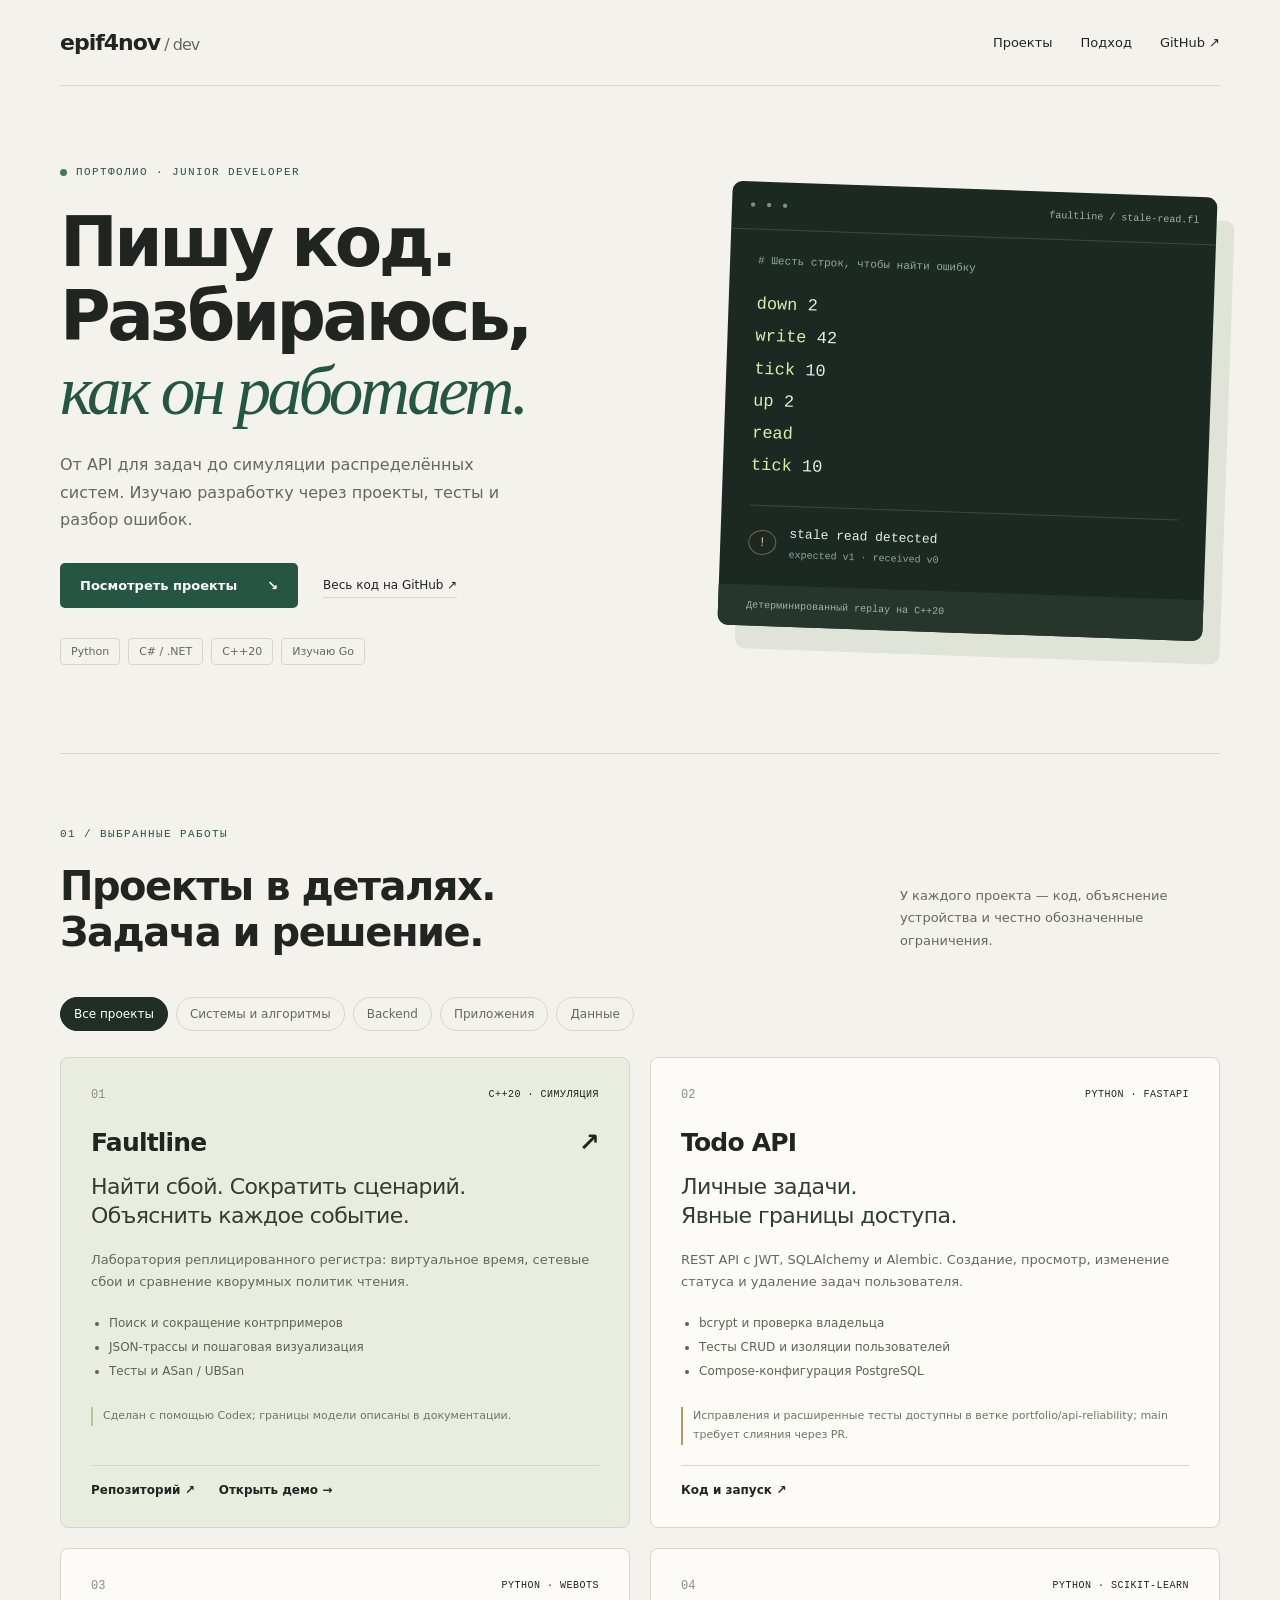
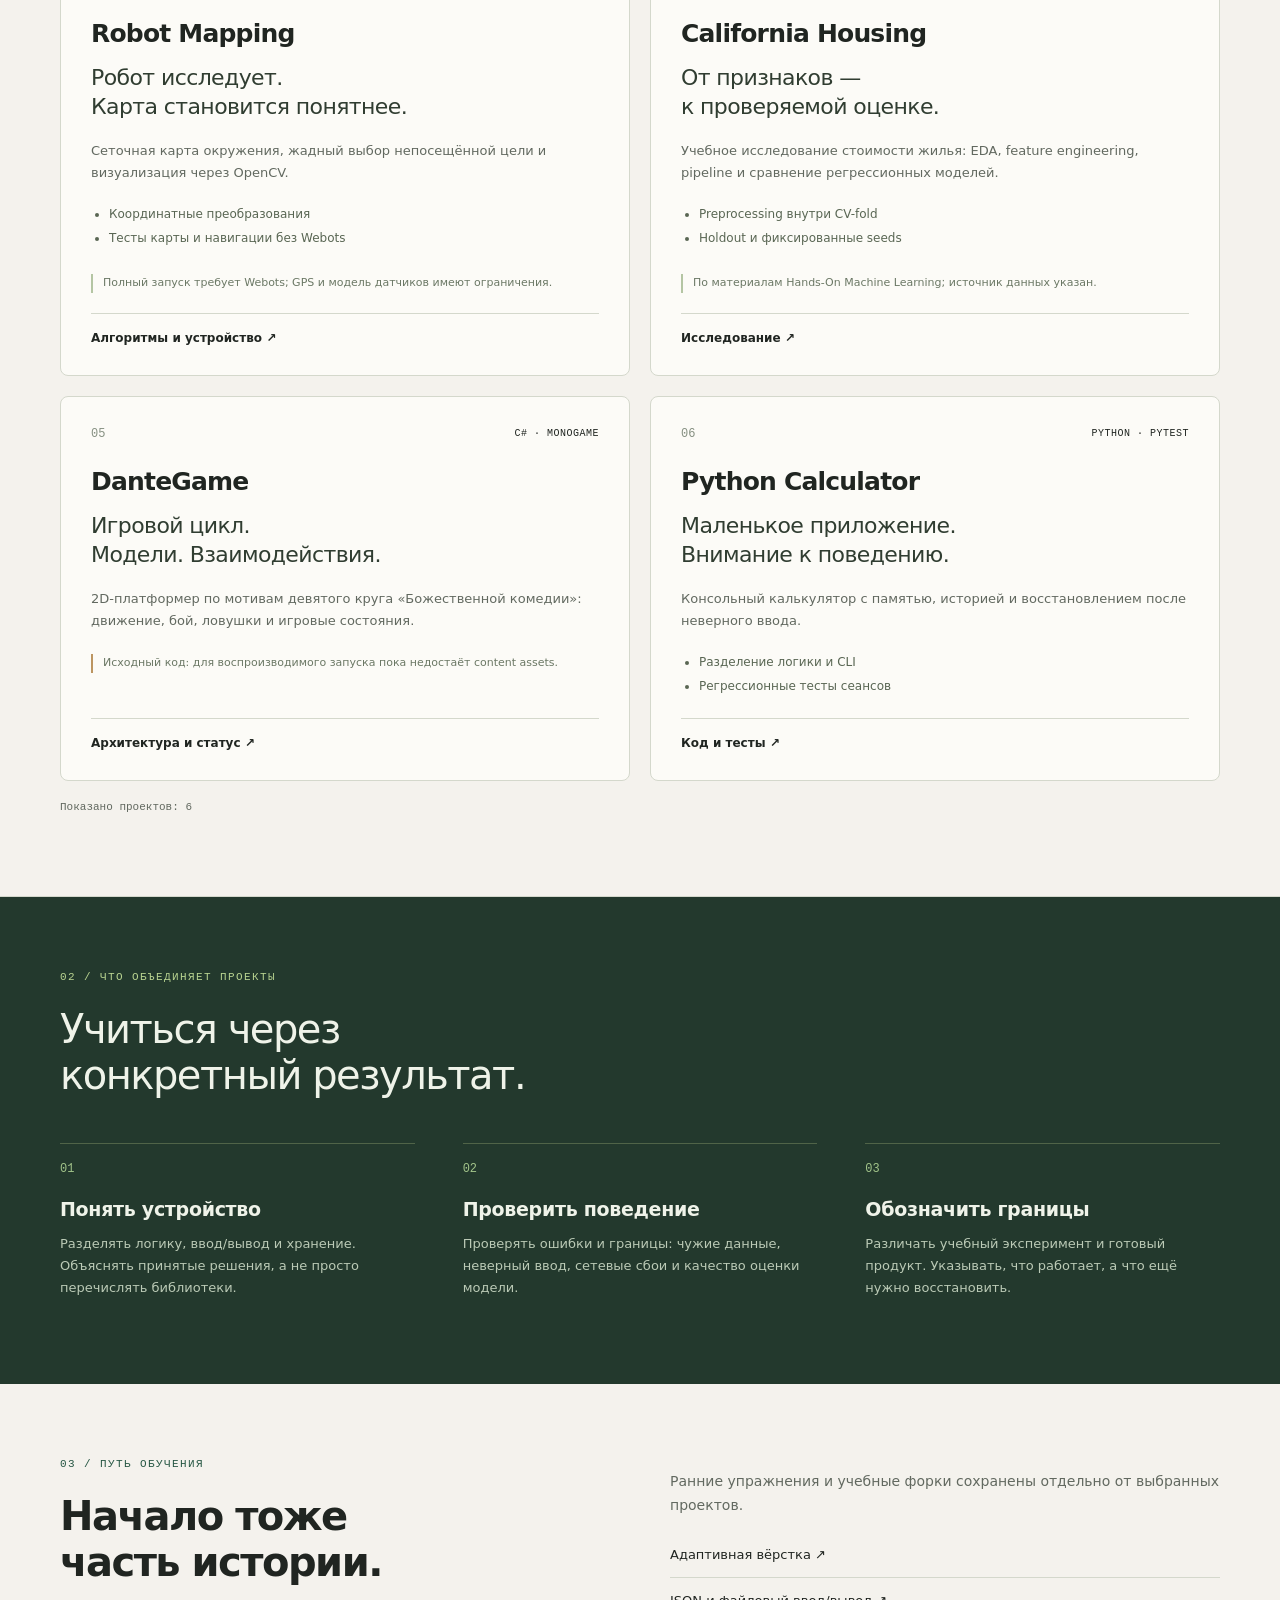
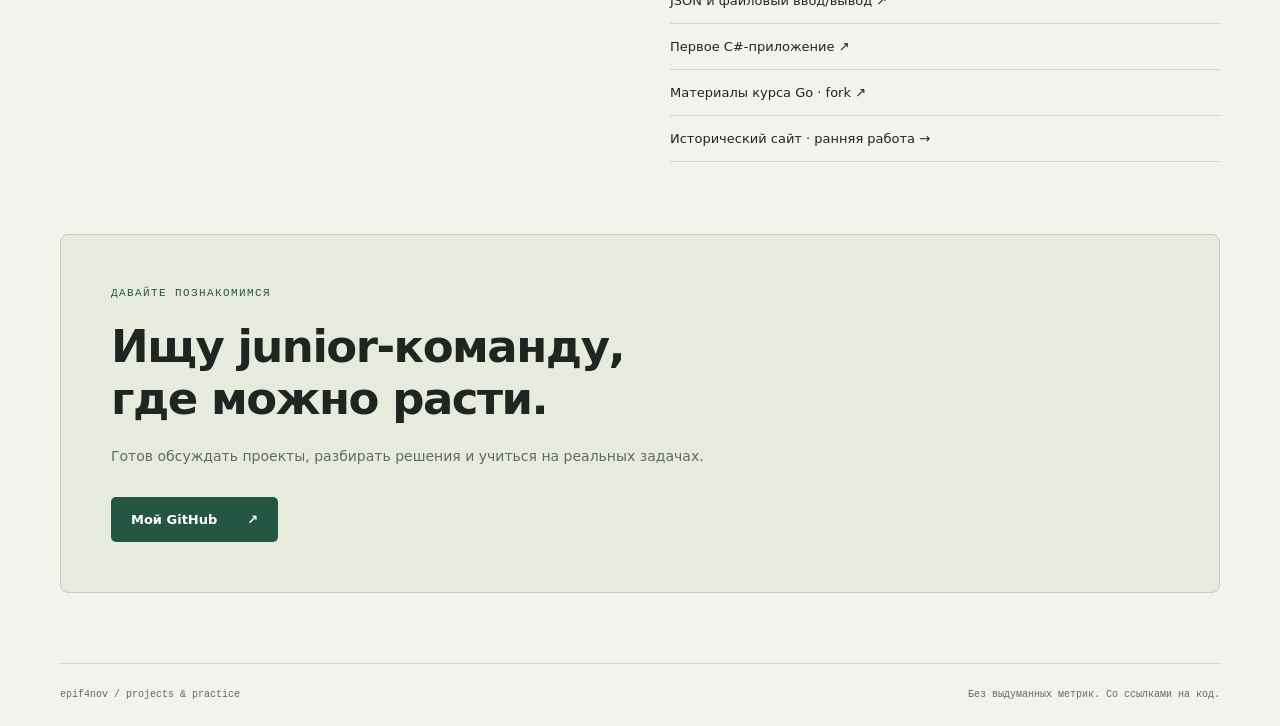
==== commit ef1a7753: "docs: point API showcase to pending reliability branch" ====
--- a/index.html
+++ b/index.html
@@ -25,7 +25,7 @@
 <div class="filters" role="group" aria-label="Фильтр проектов"><button class="active" data-filter="all" aria-pressed="true">Все проекты</button><button data-filter="systems" aria-pressed="false">Системы и алгоритмы</button><button data-filter="backend" aria-pressed="false">Backend</button><button data-filter="apps" aria-pressed="false">Приложения</button><button data-filter="data" aria-pressed="false">Данные</button></div>
 <div class="projects">
 <article class="project featured" data-category="systems"><div class="project-top"><span class="project-index">01</span><span class="label">C++20 · симуляция</span></div><div class="project-content"><h3>Faultline<span>↗</span></h3><p class="project-lead">Найти сбой. Сократить сценарий.<br>Объяснить каждое событие.</p><p>Лаборатория реплицированного регистра: виртуальное время, сетевые сбои и сравнение кворумных политик чтения.</p><ul><li>Поиск и сокращение контрпримеров</li><li>JSON-трассы и пошаговая визуализация</li><li>Тесты и ASan / UBSan</li></ul><div class="project-note">Сделан с помощью Codex; границы модели описаны в документации.</div><div class="project-links"><a href="https://github.com/epif4nov/newRep">Репозиторий ↗</a><a href="demos/faultline/">Открыть демо →</a></div></div><div class="mini-diagram" aria-hidden="true"><span>v1</span><i></i><span>v1</span><i></i><span class="stale">v0</span><small>одна быстрая реплика ≠ свежее чтение</small></div></article>
-<article class="project" data-category="backend"><div class="project-top"><span class="project-index">02</span><span class="label">Python · FastAPI</span></div><h3>Todo API</h3><p class="project-lead">Личные задачи.<br>Явные границы доступа.</p><p>REST API с JWT, SQLAlchemy и Alembic. Создание, просмотр, изменение статуса и удаление задач пользователя.</p><ul><li>bcrypt и проверка владельца</li><li>Тесты CRUD и изоляции пользователей</li><li>Compose-конфигурация PostgreSQL</li></ul><div class="project-links"><a href="https://github.com/epif4nov/todo-api">Код и запуск ↗</a></div></article>
+<article class="project" data-category="backend"><div class="project-top"><span class="project-index">02</span><span class="label">Python · FastAPI</span></div><h3>Todo API</h3><p class="project-lead">Личные задачи.<br>Явные границы доступа.</p><p>REST API с JWT, SQLAlchemy и Alembic. Создание, просмотр, изменение статуса и удаление задач пользователя.</p><ul><li>bcrypt и проверка владельца</li><li>Тесты CRUD и изоляции пользователей</li><li>Compose-конфигурация PostgreSQL</li></ul><div class="project-note warning">Исправления и расширенные тесты доступны в ветке portfolio/api-reliability; main требует слияния через PR.</div><div class="project-links"><a href="https://github.com/epif4nov/todo-api/tree/portfolio/api-reliability">Код и запуск ↗</a></div></article>
 <article class="project" data-category="systems"><div class="project-top"><span class="project-index">03</span><span class="label">Python · Webots</span></div><h3>Robot Mapping</h3><p class="project-lead">Робот исследует.<br>Карта становится понятнее.</p><p>Сеточная карта окружения, жадный выбор непосещённой цели и визуализация через OpenCV.</p><ul><li>Координатные преобразования</li><li>Тесты карты и навигации без Webots</li></ul><div class="project-note">Полный запуск требует Webots; GPS и модель датчиков имеют ограничения.</div><div class="project-links"><a href="https://github.com/epif4nov/robot-mapping-competition">Алгоритмы и устройство ↗</a></div></article>
 <article class="project" data-category="data"><div class="project-top"><span class="project-index">04</span><span class="label">Python · scikit-learn</span></div><h3>California Housing</h3><p class="project-lead">От признаков —<br>к проверяемой оценке.</p><p>Учебное исследование стоимости жилья: EDA, feature engineering, pipeline и сравнение регрессионных моделей.</p><ul><li>Preprocessing внутри CV-fold</li><li>Holdout и фиксированные seeds</li></ul><div class="project-note">По материалам Hands-On Machine Learning; источник данных указан.</div><div class="project-links"><a href="https://github.com/epif4nov/house-prices-ml">Исследование ↗</a></div></article>
 <article class="project" data-category="apps"><div class="project-top"><span class="project-index">05</span><span class="label">C# · MonoGame</span></div><h3>DanteGame</h3><p class="project-lead">Игровой цикл.<br>Модели. Взаимодействия.</p><p>2D-платформер по мотивам девятого круга «Божественной комедии»: движение, бой, ловушки и игровые состояния.</p><div class="project-note warning">Исходный код: для воспроизводимого запуска пока недостаёт content assets.</div><div class="project-links"><a href="https://github.com/epif4nov/DanteGame">Архитектура и статус ↗</a></div></article>
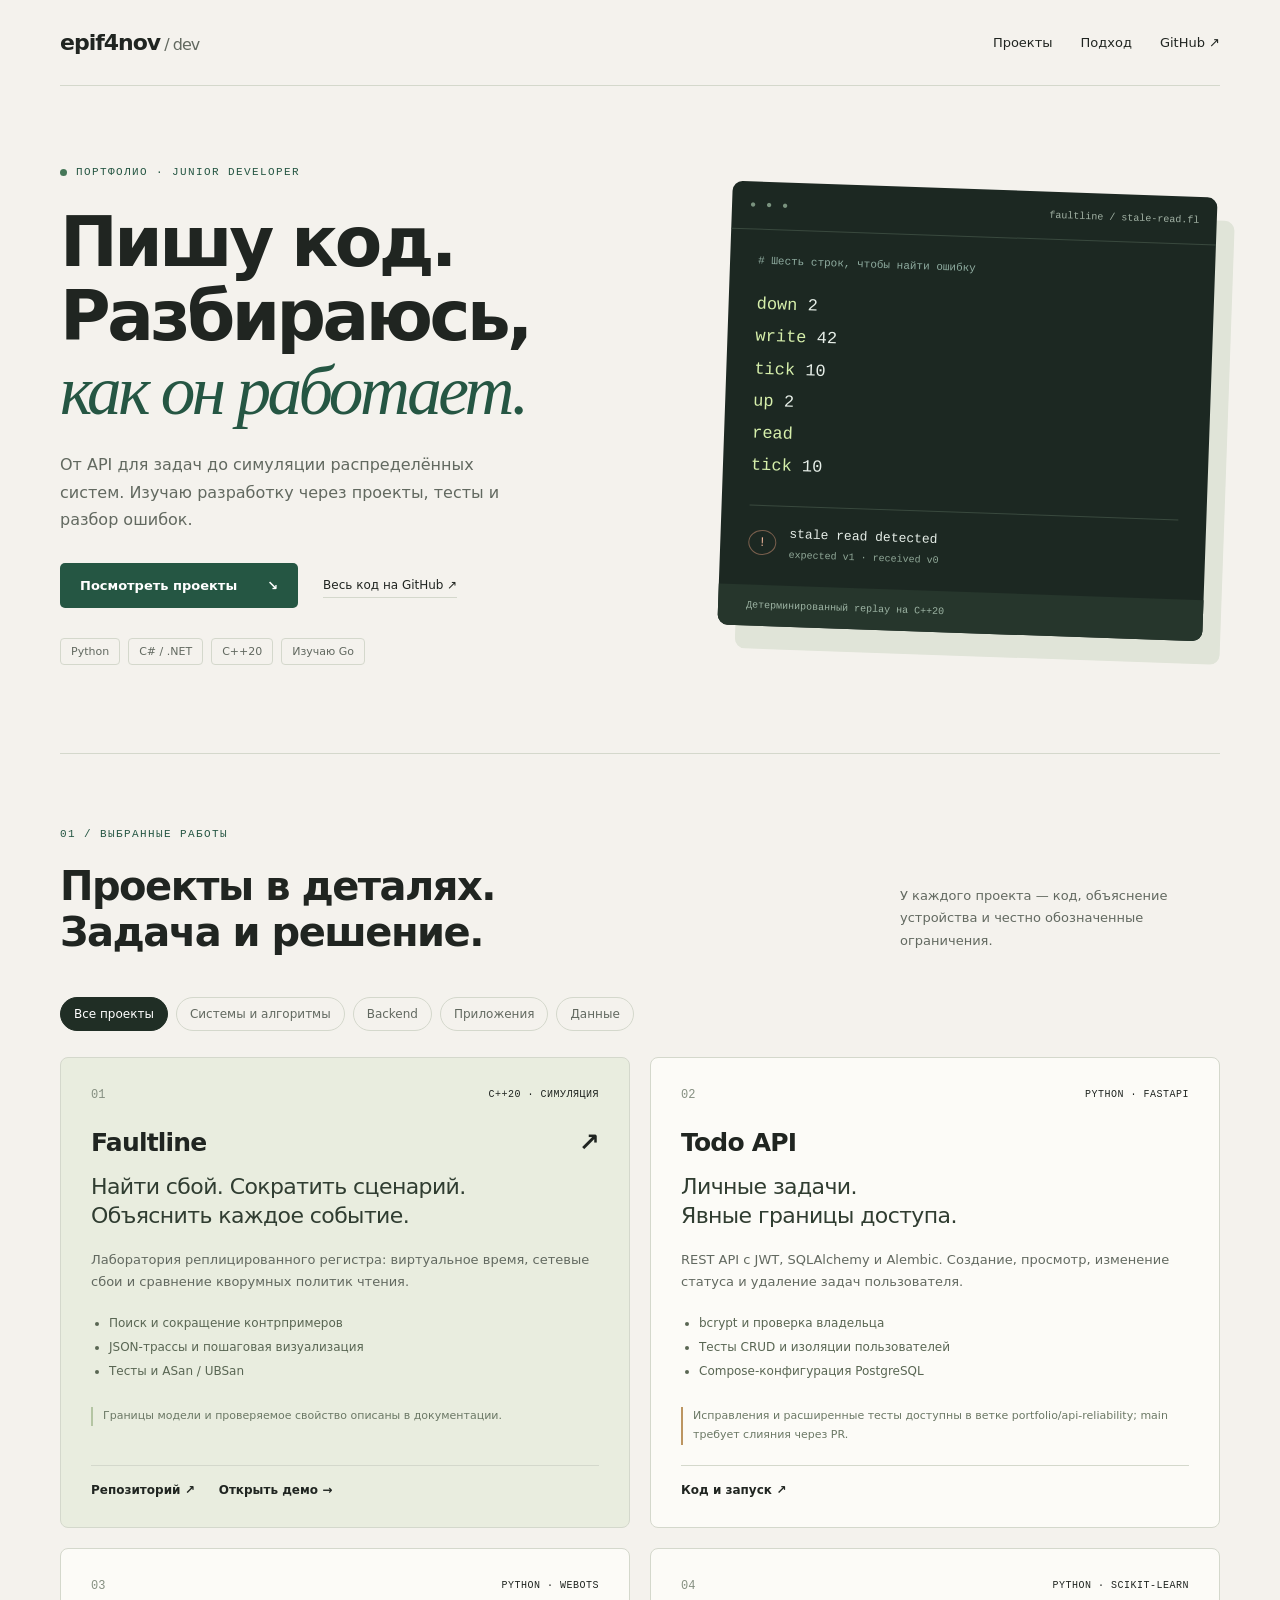
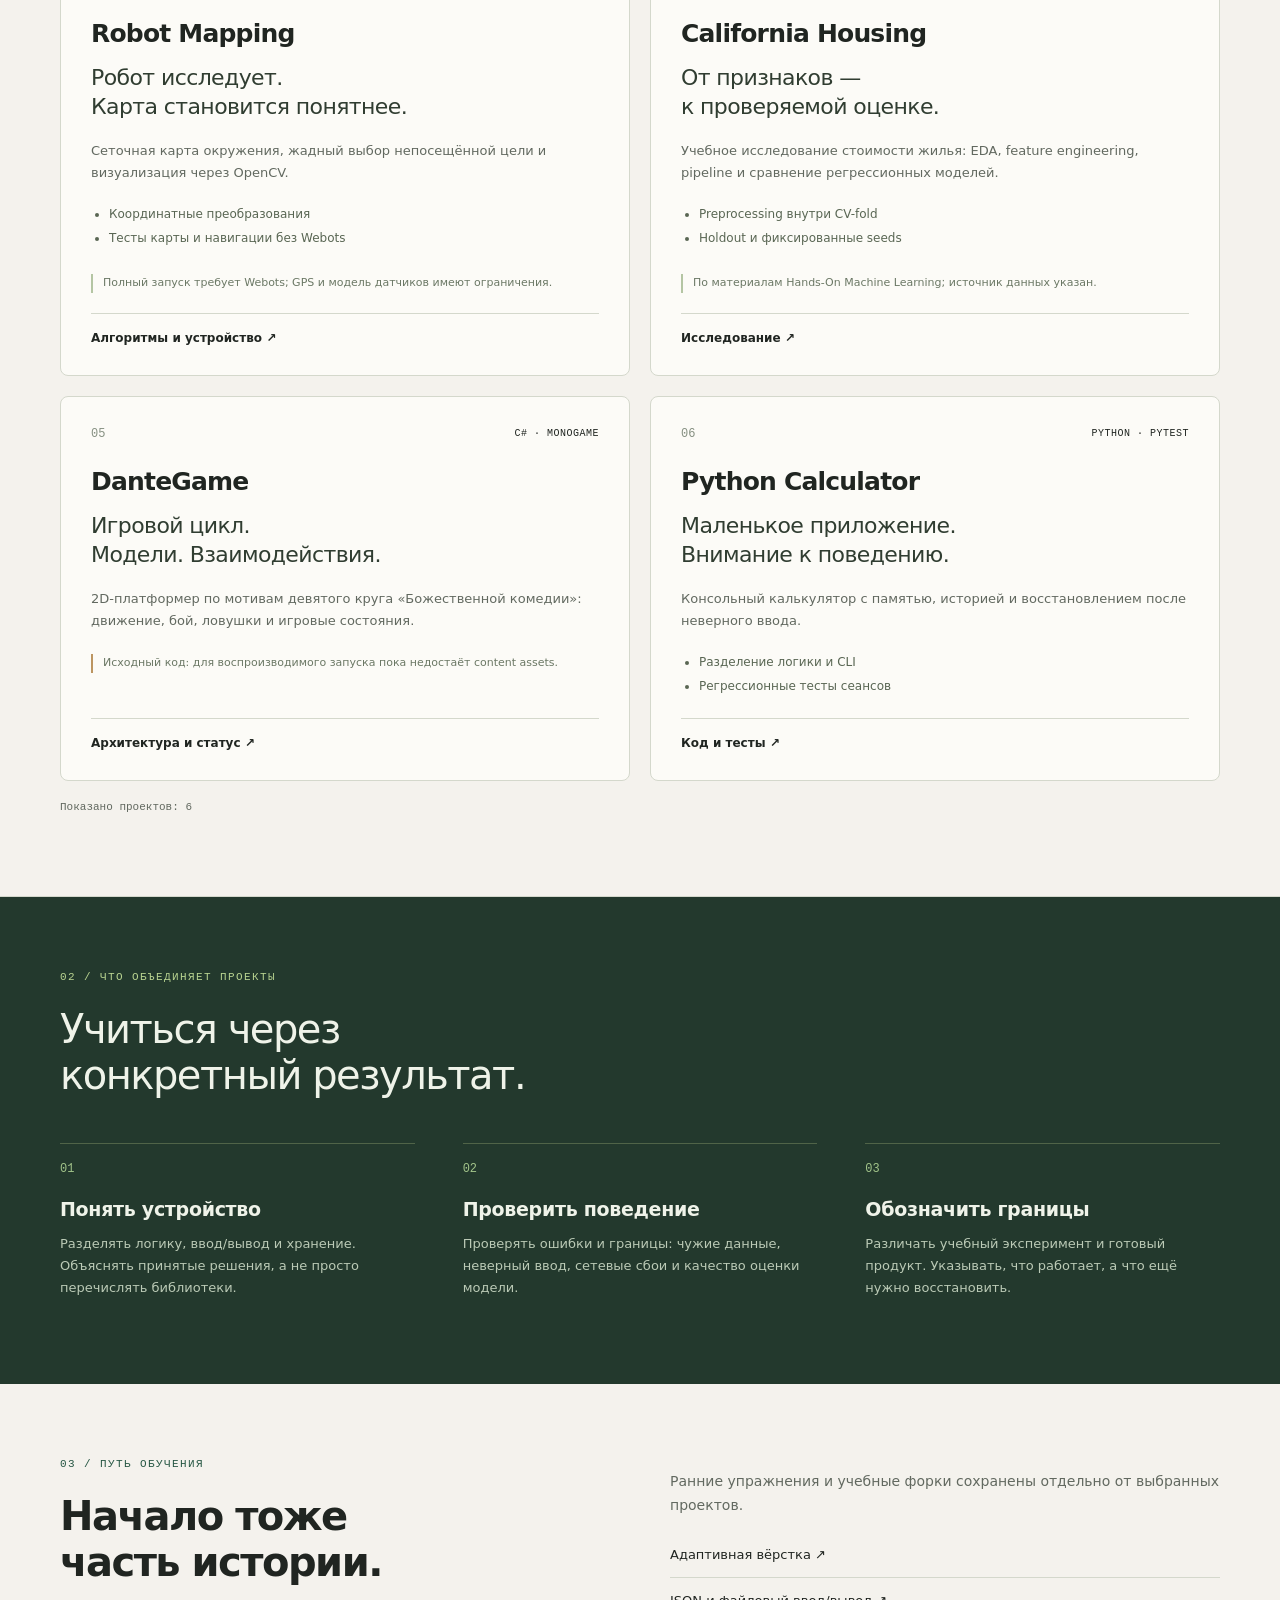
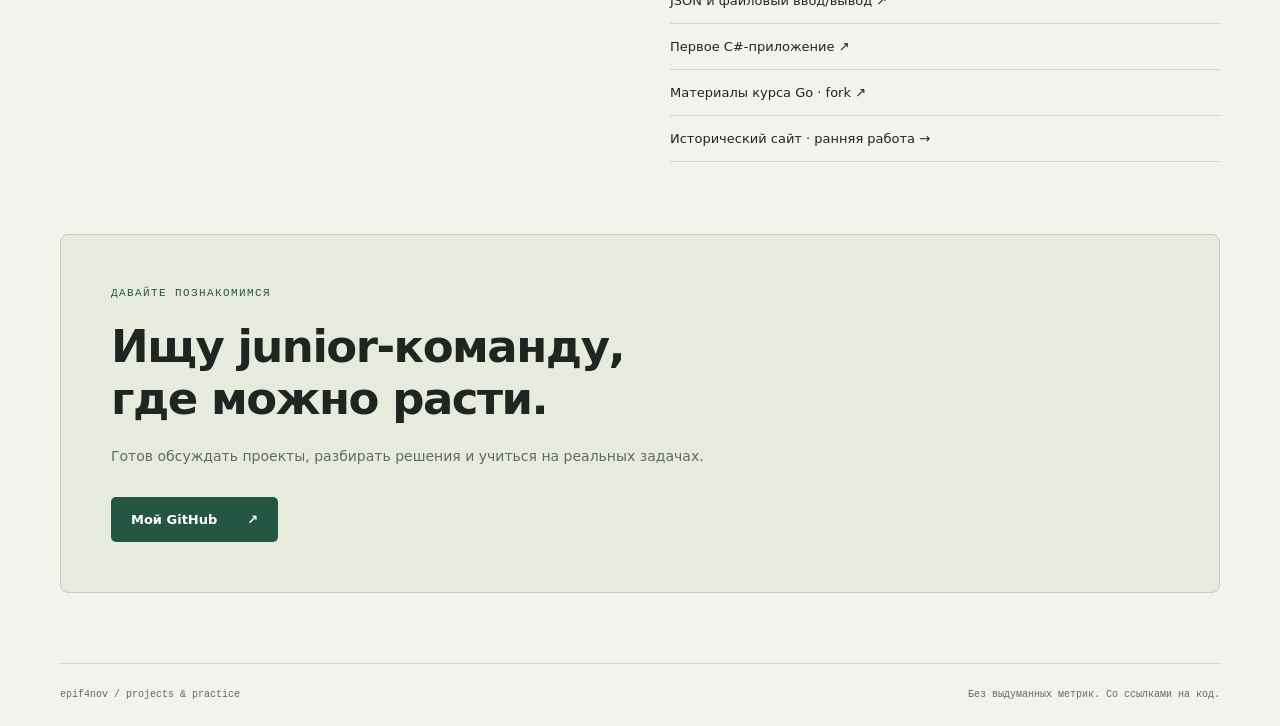
==== commit 520470f9: "docs: simplify project presentation" ====
--- a/index.html
+++ b/index.html
@@ -24,7 +24,7 @@
 <section class="section wrap" id="projects"><div class="section-head"><div><div class="eyebrow">01 / Выбранные работы</div><h2>Проекты в деталях.<br>Задача и решение.</h2></div><p>У каждого проекта — код, объяснение устройства и честно обозначенные ограничения.</p></div>
 <div class="filters" role="group" aria-label="Фильтр проектов"><button class="active" data-filter="all" aria-pressed="true">Все проекты</button><button data-filter="systems" aria-pressed="false">Системы и алгоритмы</button><button data-filter="backend" aria-pressed="false">Backend</button><button data-filter="apps" aria-pressed="false">Приложения</button><button data-filter="data" aria-pressed="false">Данные</button></div>
 <div class="projects">
-<article class="project featured" data-category="systems"><div class="project-top"><span class="project-index">01</span><span class="label">C++20 · симуляция</span></div><div class="project-content"><h3>Faultline<span>↗</span></h3><p class="project-lead">Найти сбой. Сократить сценарий.<br>Объяснить каждое событие.</p><p>Лаборатория реплицированного регистра: виртуальное время, сетевые сбои и сравнение кворумных политик чтения.</p><ul><li>Поиск и сокращение контрпримеров</li><li>JSON-трассы и пошаговая визуализация</li><li>Тесты и ASan / UBSan</li></ul><div class="project-note">Сделан с помощью Codex; границы модели описаны в документации.</div><div class="project-links"><a href="https://github.com/epif4nov/newRep">Репозиторий ↗</a><a href="demos/faultline/">Открыть демо →</a></div></div><div class="mini-diagram" aria-hidden="true"><span>v1</span><i></i><span>v1</span><i></i><span class="stale">v0</span><small>одна быстрая реплика ≠ свежее чтение</small></div></article>
+<article class="project featured" data-category="systems"><div class="project-top"><span class="project-index">01</span><span class="label">C++20 · симуляция</span></div><div class="project-content"><h3>Faultline<span>↗</span></h3><p class="project-lead">Найти сбой. Сократить сценарий.<br>Объяснить каждое событие.</p><p>Лаборатория реплицированного регистра: виртуальное время, сетевые сбои и сравнение кворумных политик чтения.</p><ul><li>Поиск и сокращение контрпримеров</li><li>JSON-трассы и пошаговая визуализация</li><li>Тесты и ASan / UBSan</li></ul><div class="project-note">Границы модели и проверяемое свойство описаны в документации.</div><div class="project-links"><a href="https://github.com/epif4nov/newRep">Репозиторий ↗</a><a href="demos/faultline/">Открыть демо →</a></div></div><div class="mini-diagram" aria-hidden="true"><span>v1</span><i></i><span>v1</span><i></i><span class="stale">v0</span><small>одна быстрая реплика ≠ свежее чтение</small></div></article>
 <article class="project" data-category="backend"><div class="project-top"><span class="project-index">02</span><span class="label">Python · FastAPI</span></div><h3>Todo API</h3><p class="project-lead">Личные задачи.<br>Явные границы доступа.</p><p>REST API с JWT, SQLAlchemy и Alembic. Создание, просмотр, изменение статуса и удаление задач пользователя.</p><ul><li>bcrypt и проверка владельца</li><li>Тесты CRUD и изоляции пользователей</li><li>Compose-конфигурация PostgreSQL</li></ul><div class="project-note warning">Исправления и расширенные тесты доступны в ветке portfolio/api-reliability; main требует слияния через PR.</div><div class="project-links"><a href="https://github.com/epif4nov/todo-api/tree/portfolio/api-reliability">Код и запуск ↗</a></div></article>
 <article class="project" data-category="systems"><div class="project-top"><span class="project-index">03</span><span class="label">Python · Webots</span></div><h3>Robot Mapping</h3><p class="project-lead">Робот исследует.<br>Карта становится понятнее.</p><p>Сеточная карта окружения, жадный выбор непосещённой цели и визуализация через OpenCV.</p><ul><li>Координатные преобразования</li><li>Тесты карты и навигации без Webots</li></ul><div class="project-note">Полный запуск требует Webots; GPS и модель датчиков имеют ограничения.</div><div class="project-links"><a href="https://github.com/epif4nov/robot-mapping-competition">Алгоритмы и устройство ↗</a></div></article>
 <article class="project" data-category="data"><div class="project-top"><span class="project-index">04</span><span class="label">Python · scikit-learn</span></div><h3>California Housing</h3><p class="project-lead">От признаков —<br>к проверяемой оценке.</p><p>Учебное исследование стоимости жилья: EDA, feature engineering, pipeline и сравнение регрессионных моделей.</p><ul><li>Preprocessing внутри CV-fold</li><li>Holdout и фиксированные seeds</li></ul><div class="project-note">По материалам Hands-On Machine Learning; источник данных указан.</div><div class="project-links"><a href="https://github.com/epif4nov/house-prices-ml">Исследование ↗</a></div></article>
